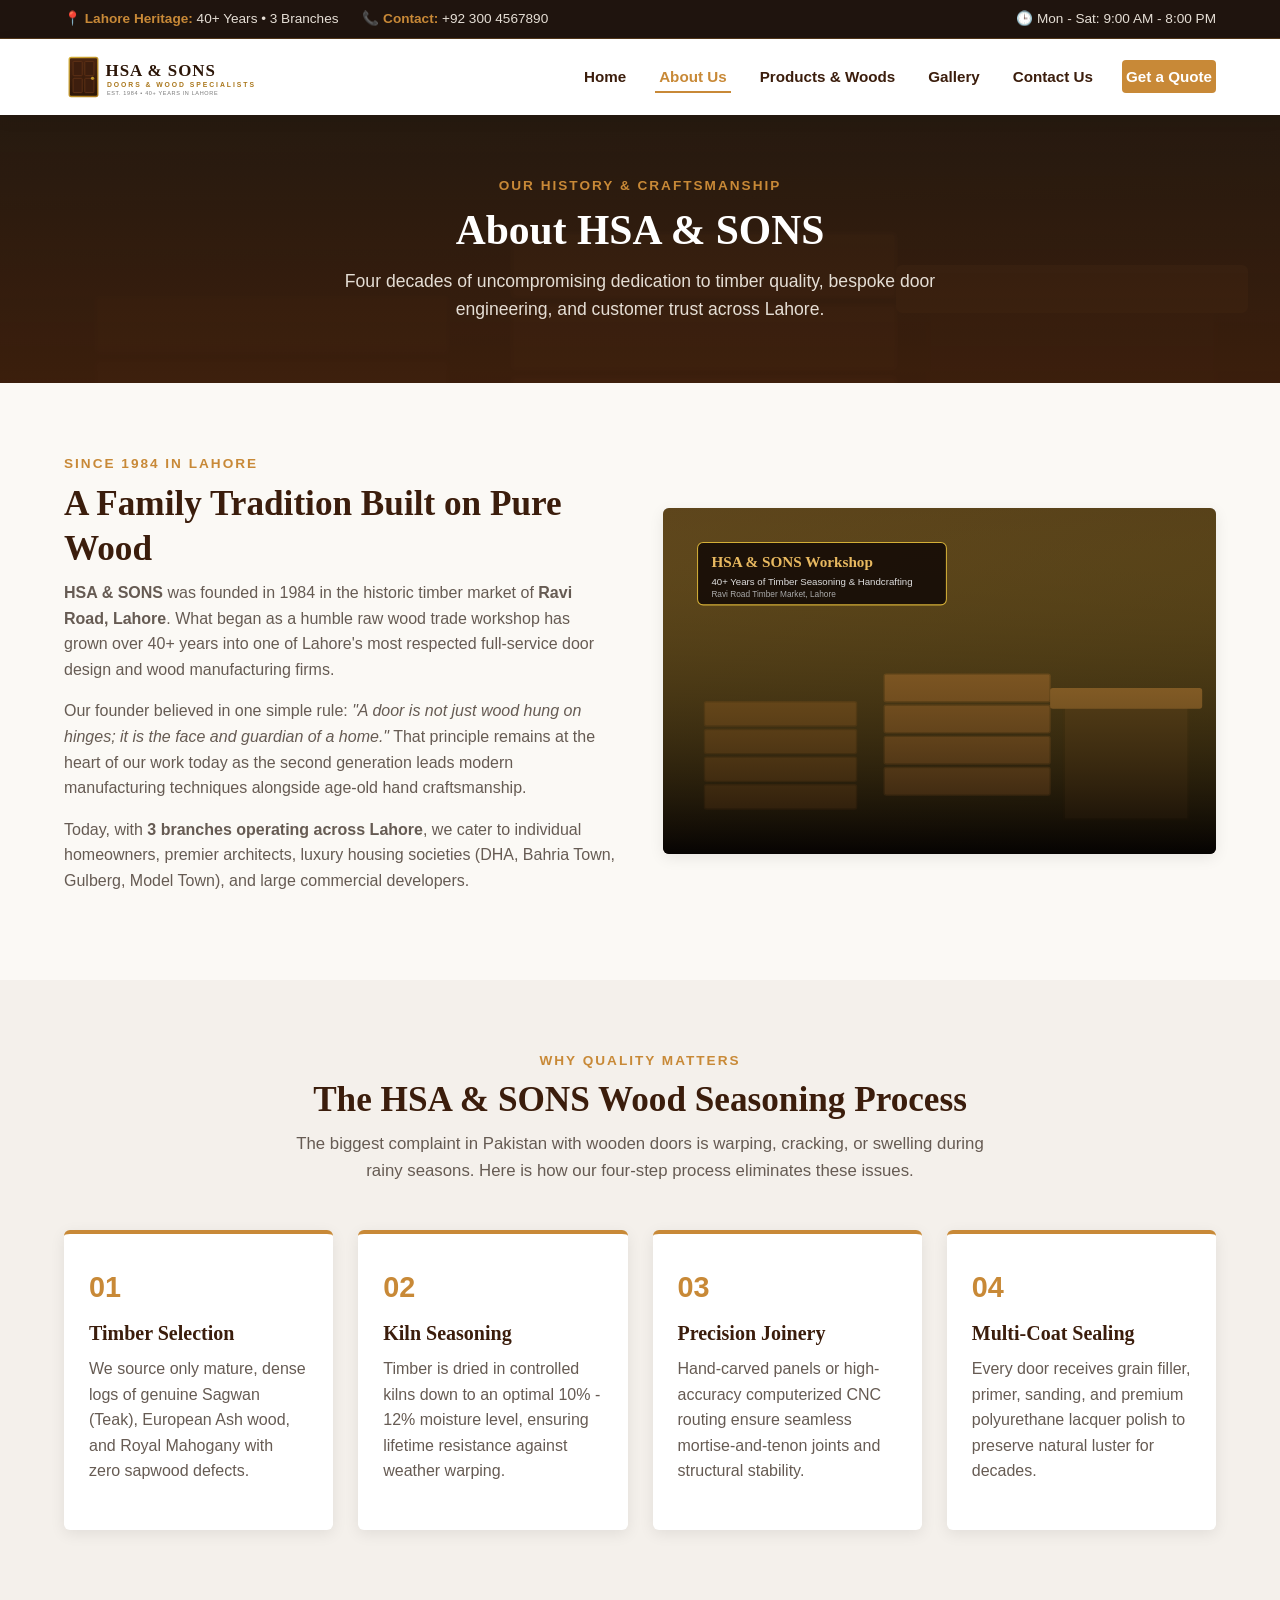
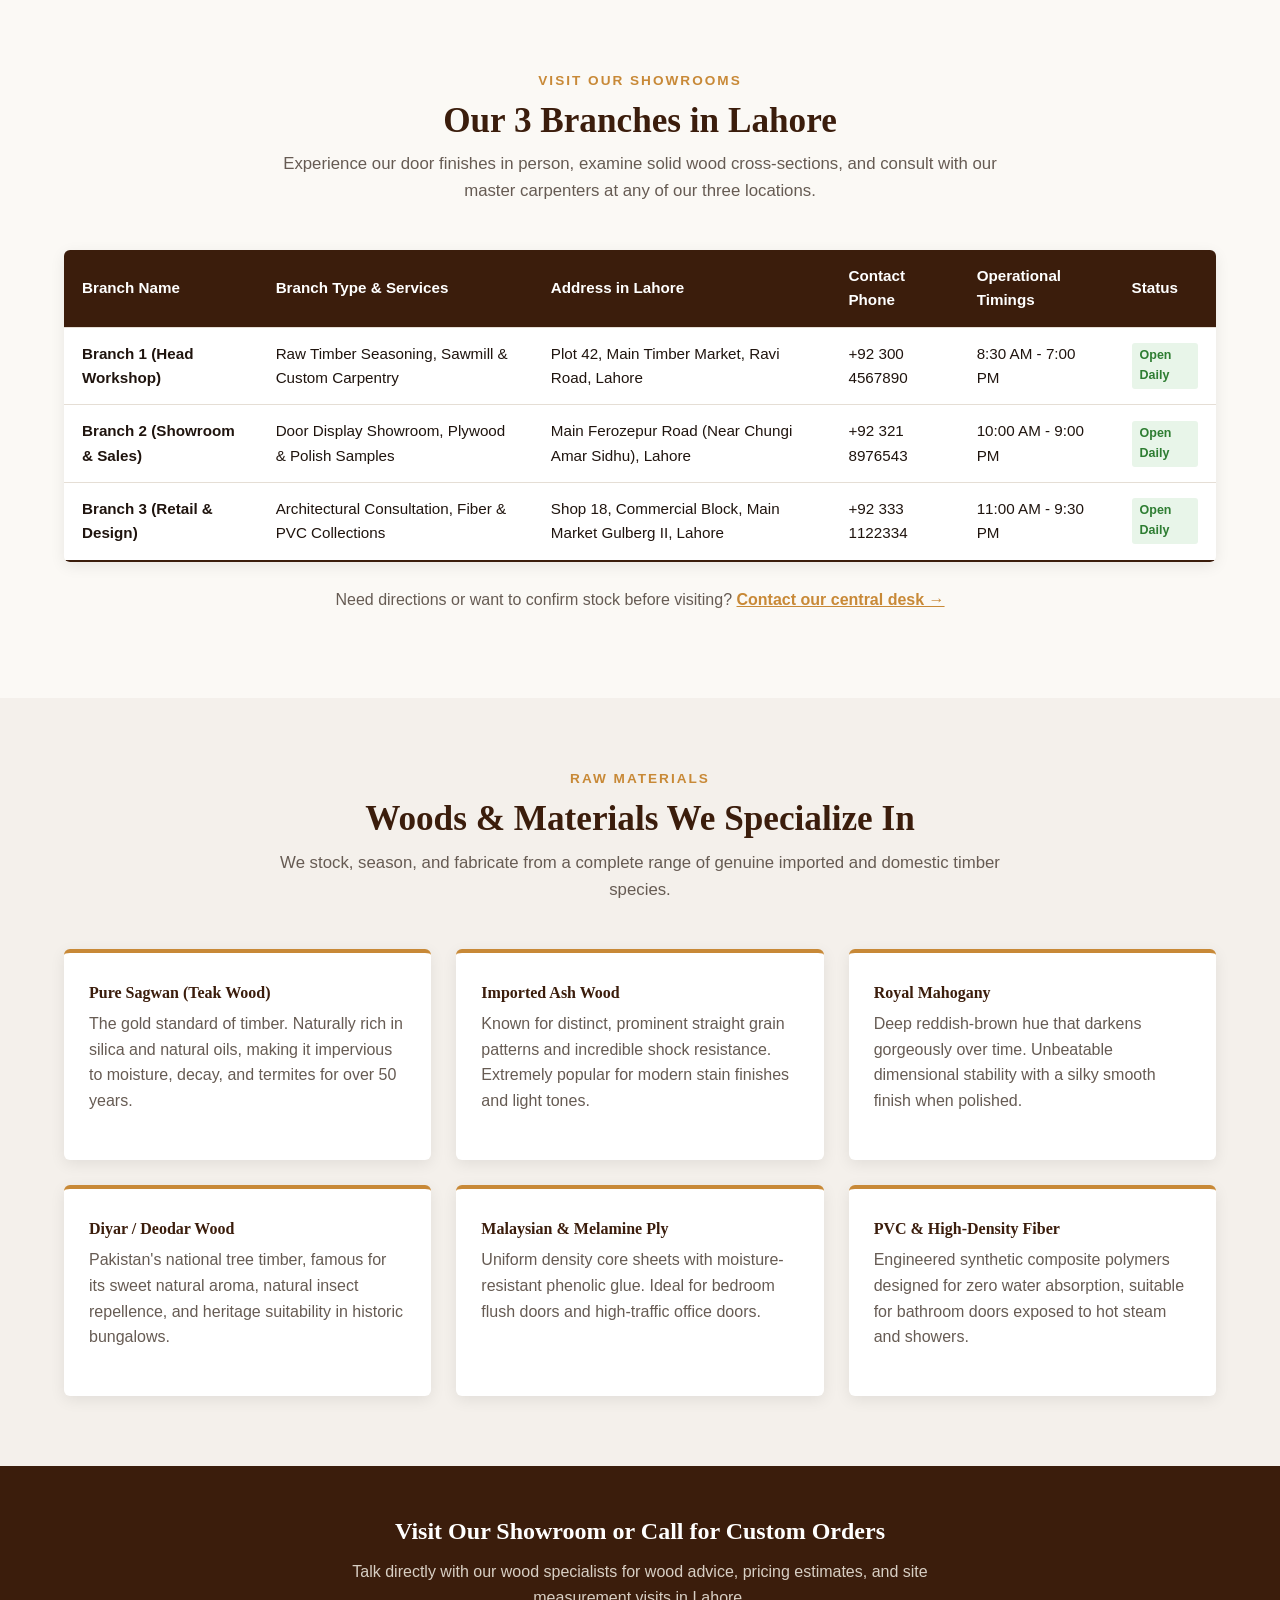
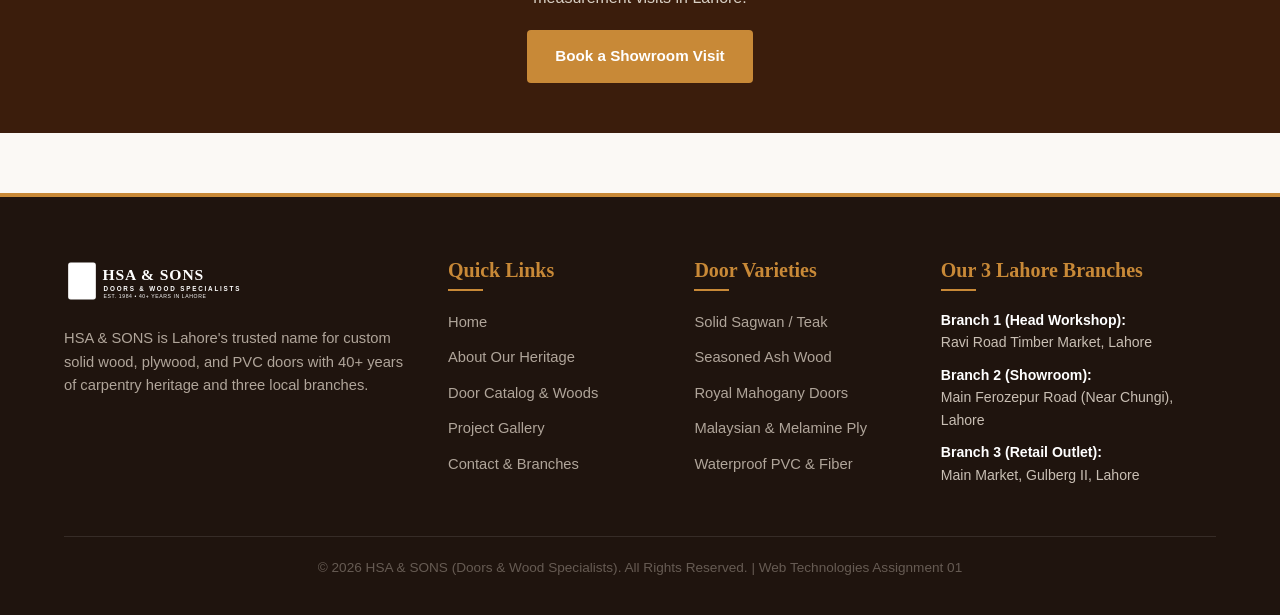
==== about.html @ 9e0b7668 "feat(about): add about us page with 40-year history and 3 branches table" ====
<!DOCTYPE html>
<html lang="en">
<head>
  <meta charset="UTF-8">
  <meta name="viewport" content="width=device-width, initial-scale=1.0">
  <meta name="description" content="Learn about HSA & SONS - 40+ years of timber seasoning, door manufacturing mastery and 3 branches in Lahore, Pakistan.">
  <title>About Us | HSA & SONS - 40+ Years of Timber Mastery in Lahore</title>
  <link rel="stylesheet" href="css/style.css">
</head>
<body>

  <!-- ========================================================================
       Top Bar
       ======================================================================== -->
  <aside class="top-bar">
    <div class="container">
      <div class="top-bar-info">
        <span>📍 <strong>Lahore Heritage:</strong> 40+ Years • 3 Branches</span>
        <span>📞 <strong>Contact:</strong> +92 300 4567890</span>
      </div>
      <div>
        <span>🕒 Mon - Sat: 9:00 AM - 8:00 PM</span>
      </div>
    </div>
  </aside>

  <!-- ========================================================================
       Header & Navigation Bar
       ======================================================================== -->
  <header class="site-header">
    <div class="container">
      <nav class="navbar" aria-label="Main Navigation">
        <a href="index.html" class="logo" title="HSA & SONS Home">
          <img src="images/logo.svg" alt="HSA & SONS Doors and Wood Specialists">
        </a>

        <button class="hamburger" id="hamburgerBtn" aria-label="Toggle navigation menu">
          <span></span>
          <span></span>
          <span></span>
        </button>

        <ul class="nav-links" id="navLinks">
          <li><a href="index.html">Home</a></li>
          <li><a href="about.html" class="active">About Us</a></li>
          <li><a href="products.html">Products &amp; Woods</a></li>
          <li><a href="gallery.html">Gallery</a></li>
          <li><a href="contact.html">Contact Us</a></li>
          <li><a href="contact.html#quoteForm" class="btn-nav">Get a Quote</a></li>
        </ul>
      </nav>
    </div>
  </header>

  <!-- ========================================================================
       Page Banner
       ======================================================================== -->
  <header class="page-banner">
    <div class="container">
      <span class="section-subtitle" style="color: var(--color-accent);">Our History &amp; Craftsmanship</span>
      <h1>About HSA &amp; SONS</h1>
      <p>Four decades of uncompromising dedication to timber quality, bespoke door engineering, and customer trust across Lahore.</p>
    </div>
  </header>

  <!-- ========================================================================
       Main Content
       ======================================================================== -->
  <main>

    <!-- 1. The Heritage Story -->
    <section class="section-spacing">
      <div class="container">
        <div style="display: grid; grid-template-columns: repeat(auto-fit, minmax(320px, 1fr)); gap: 45px; align-items: center;">
          
          <div>
            <span class="section-subtitle">Since 1984 in Lahore</span>
            <h2 class="section-title">A Family Tradition Built on Pure Wood</h2>
            <p><strong>HSA &amp; SONS</strong> was founded in 1984 in the historic timber market of <strong>Ravi Road, Lahore</strong>. What began as a humble raw wood trade workshop has grown over 40+ years into one of Lahore's most respected full-service door design and wood manufacturing firms.</p>
            <p>Our founder believed in one simple rule: <em>"A door is not just wood hung on hinges; it is the face and guardian of a home."</em> That principle remains at the heart of our work today as the second generation leads modern manufacturing techniques alongside age-old hand craftsmanship.</p>
            <p>Today, with <strong>3 branches operating across Lahore</strong>, we cater to individual homeowners, premier architects, luxury housing societies (DHA, Bahria Town, Gulberg, Model Town), and large commercial developers.</p>
          </div>

          <div>
            <img src="images/workshop.svg" alt="HSA and Sons Timber Workshop in Lahore" style="border-radius: 6px; box-shadow: var(--box-shadow); width: 100%;">
          </div>

        </div>
      </div>
    </section>

    <!-- 2. What Sets Our Woods Apart -->
    <section class="section-spacing bg-alt">
      <div class="container">
        <div class="section-title-wrap">
          <span class="section-subtitle">Why Quality Matters</span>
          <h2 class="section-title">The HSA &amp; SONS Wood Seasoning Process</h2>
          <p class="section-desc">The biggest complaint in Pakistan with wooden doors is warping, cracking, or swelling during rainy seasons. Here is how our four-step process eliminates these issues.</p>
        </div>

        <div style="display: grid; grid-template-columns: repeat(auto-fit, minmax(250px, 1fr)); gap: 25px;">
          
          <article class="feature-box">
            <span style="font-size: 1.8rem; color: var(--color-accent); font-weight: bold; display: block; margin-bottom: 10px;">01</span>
            <h3>Timber Selection</h3>
            <p>We source only mature, dense logs of genuine Sagwan (Teak), European Ash wood, and Royal Mahogany with zero sapwood defects.</p>
          </article>

          <article class="feature-box">
            <span style="font-size: 1.8rem; color: var(--color-accent); font-weight: bold; display: block; margin-bottom: 10px;">02</span>
            <h3>Kiln Seasoning</h3>
            <p>Timber is dried in controlled kilns down to an optimal 10% - 12% moisture level, ensuring lifetime resistance against weather warping.</p>
          </article>

          <article class="feature-box">
            <span style="font-size: 1.8rem; color: var(--color-accent); font-weight: bold; display: block; margin-bottom: 10px;">03</span>
            <h3>Precision Joinery</h3>
            <p>Hand-carved panels or high-accuracy computerized CNC routing ensure seamless mortise-and-tenon joints and structural stability.</p>
          </article>

          <article class="feature-box">
            <span style="font-size: 1.8rem; color: var(--color-accent); font-weight: bold; display: block; margin-bottom: 10px;">04</span>
            <h3>Multi-Coat Sealing</h3>
            <p>Every door receives grain filler, primer, sanding, and premium polyurethane lacquer polish to preserve natural luster for decades.</p>
          </article>

        </div>
      </div>
    </section>

    <!-- 3. Our 3 Lahore Branches (Semantic HTML Table) -->
    <section class="section-spacing">
      <div class="container">
        <div class="section-title-wrap">
          <span class="section-subtitle">Visit Our Showrooms</span>
          <h2 class="section-title">Our 3 Branches in Lahore</h2>
          <p class="section-desc">Experience our door finishes in person, examine solid wood cross-sections, and consult with our master carpenters at any of our three locations.</p>
        </div>

        <!-- Semantic HTML Table -->
        <div class="table-responsive">
          <table class="styled-table" aria-label="HSA and Sons 3 Lahore Branches">
            <thead>
              <tr>
                <th>Branch Name</th>
                <th>Branch Type &amp; Services</th>
                <th>Address in Lahore</th>
                <th>Contact Phone</th>
                <th>Operational Timings</th>
                <th>Status</th>
              </tr>
            </thead>
            <tbody>
              <tr>
                <td><strong>Branch 1 (Head Workshop)</strong></td>
                <td>Raw Timber Seasoning, Sawmill &amp; Custom Carpentry</td>
                <td>Plot 42, Main Timber Market, Ravi Road, Lahore</td>
                <td>+92 300 4567890</td>
                <td>8:30 AM - 7:00 PM</td>
                <td><span class="badge-tag">Open Daily</span></td>
              </tr>
              <tr>
                <td><strong>Branch 2 (Showroom &amp; Sales)</strong></td>
                <td>Door Display Showroom, Plywood &amp; Polish Samples</td>
                <td>Main Ferozepur Road (Near Chungi Amar Sidhu), Lahore</td>
                <td>+92 321 8976543</td>
                <td>10:00 AM - 9:00 PM</td>
                <td><span class="badge-tag">Open Daily</span></td>
              </tr>
              <tr>
                <td><strong>Branch 3 (Retail &amp; Design)</strong></td>
                <td>Architectural Consultation, Fiber &amp; PVC Collections</td>
                <td>Shop 18, Commercial Block, Main Market Gulberg II, Lahore</td>
                <td>+92 333 1122334</td>
                <td>11:00 AM - 9:30 PM</td>
                <td><span class="badge-tag">Open Daily</span></td>
              </tr>
            </tbody>
          </table>
        </div>

        <div style="text-align: center; margin-top: 25px;">
          <p>Need directions or want to confirm stock before visiting? <a href="contact.html" style="color: var(--color-accent); font-weight: bold; text-decoration: underline;">Contact our central desk &rarr;</a></p>
        </div>

      </div>
    </section>

    <!-- 4. Woods Expertise Grid -->
    <section class="section-spacing bg-alt">
      <div class="container">
        <div class="section-title-wrap">
          <span class="section-subtitle">Raw Materials</span>
          <h2 class="section-title">Woods &amp; Materials We Specialize In</h2>
          <p class="section-desc">We stock, season, and fabricate from a complete range of genuine imported and domestic timber species.</p>
        </div>

        <div style="display: grid; grid-template-columns: repeat(auto-fit, minmax(280px, 1fr)); gap: 25px;">
          
          <div class="feature-box">
            <h4>Pure Sagwan (Teak Wood)</h4>
            <p>The gold standard of timber. Naturally rich in silica and natural oils, making it impervious to moisture, decay, and termites for over 50 years.</p>
          </div>

          <div class="feature-box">
            <h4>Imported Ash Wood</h4>
            <p>Known for distinct, prominent straight grain patterns and incredible shock resistance. Extremely popular for modern stain finishes and light tones.</p>
          </div>

          <div class="feature-box">
            <h4>Royal Mahogany</h4>
            <p>Deep reddish-brown hue that darkens gorgeously over time. Unbeatable dimensional stability with a silky smooth finish when polished.</p>
          </div>

          <div class="feature-box">
            <h4>Diyar / Deodar Wood</h4>
            <p>Pakistan's national tree timber, famous for its sweet natural aroma, natural insect repellence, and heritage suitability in historic bungalows.</p>
          </div>

          <div class="feature-box">
            <h4>Malaysian &amp; Melamine Ply</h4>
            <p>Uniform density core sheets with moisture-resistant phenolic glue. Ideal for bedroom flush doors and high-traffic office doors.</p>
          </div>

          <div class="feature-box">
            <h4>PVC &amp; High-Density Fiber</h4>
            <p>Engineered synthetic composite polymers designed for zero water absorption, suitable for bathroom doors exposed to hot steam and showers.</p>
          </div>

        </div>
      </div>
    </section>

    <!-- 5. Call to Action -->
    <section style="background-color: var(--color-primary); color: #fff; padding: 50px 0; text-align: center;">
      <div class="container">
        <h2 style="color: #fff; margin-bottom: 12px;">Visit Our Showroom or Call for Custom Orders</h2>
        <p style="color: #d8cfc4; max-width: 600px; margin: 0 auto 20px auto;">Talk directly with our wood specialists for wood advice, pricing estimates, and site measurement visits in Lahore.</p>
        <a href="contact.html" class="btn btn-primary">Book a Showroom Visit</a>
      </div>
    </section>

  </main>

  <!-- ========================================================================
       Footer
       ======================================================================== -->
  <footer class="site-footer">
    <div class="container">
      <div class="footer-grid">
        
        <div class="footer-col">
          <a href="index.html" style="display: inline-block; margin-bottom: 15px;">
            <img src="images/logo.svg" alt="HSA & SONS" style="height: 48px; filter: brightness(0) invert(1);">
          </a>
          <p>HSA &amp; SONS is Lahore's trusted name for custom solid wood, plywood, and PVC doors with 40+ years of carpentry heritage and three local branches.</p>
        </div>

        <div class="footer-col">
          <h3>Quick Links</h3>
          <ul>
            <li><a href="index.html">Home</a></li>
            <li><a href="about.html">About Our Heritage</a></li>
            <li><a href="products.html">Door Catalog &amp; Woods</a></li>
            <li><a href="gallery.html">Project Gallery</a></li>
            <li><a href="contact.html">Contact &amp; Branches</a></li>
          </ul>
        </div>

        <div class="footer-col">
          <h3>Door Varieties</h3>
          <ul>
            <li><a href="products.html">Solid Sagwan / Teak</a></li>
            <li><a href="products.html">Seasoned Ash Wood</a></li>
            <li><a href="products.html">Royal Mahogany Doors</a></li>
            <li><a href="products.html">Malaysian &amp; Melamine Ply</a></li>
            <li><a href="products.html">Waterproof PVC &amp; Fiber</a></li>
          </ul>
        </div>

        <div class="footer-col">
          <h3>Our 3 Lahore Branches</h3>
          <ul class="branch-list">
            <li>
              <strong>Branch 1 (Head Workshop):</strong>
              Ravi Road Timber Market, Lahore
            </li>
            <li>
              <strong>Branch 2 (Showroom):</strong>
              Main Ferozepur Road (Near Chungi), Lahore
            </li>
            <li>
              <strong>Branch 3 (Retail Outlet):</strong>
              Main Market, Gulberg II, Lahore
            </li>
          </ul>
        </div>

      </div>

      <div class="footer-bottom">
        <p>&copy; 2026 HSA &amp; SONS (Doors &amp; Wood Specialists). All Rights Reserved. | Web Technologies Assignment 01</p>
      </div>
    </div>
  </footer>

  <script src="js/main.js"></script>
</body>
</html>
---- css/style.css ----
/* ==========================================================================
   HSA & SONS - DOORS & WOOD SPECIALISTS (EST. 1984, LAHORE)
   Main Stylesheet: style.css
   Course: Web Technologies - Assignment 01
   ========================================================================== */

/* --------------------------------------------------------------------------
   1. CSS Variables & Global Resets
   -------------------------------------------------------------------------- */
:root {
  /* Brand Color Palette - Rich Timber & Warm Gold */
  --color-primary: #3b1d0c;       /* Deep Walnut / Dark Wood */
  --color-primary-light: #5a2e16; /* Medium Teak Wood */
  --color-accent: #c88937;        /* Warm Gold / Brass Accent */
  --color-accent-hover: #b07222;  /* Darker Gold on hover */
  --color-dark: #1f140e;          /* Off-black text */
  --color-light: #fbf9f5;         /* Warm Ivory background */
  --color-white: #ffffff;         /* Pure white */
  --color-gray-100: #f4f0eb;      /* Light gray-wood tint */
  --color-gray-200: #e5ded5;      /* Border line color */
  --color-gray-600: #665b53;      /* Subtitle / body text */
  --color-success: #2e7d32;       /* Success green */
  --color-error: #c62828;         /* Error alert red */

  /* Typography */
  --font-heading: 'Georgia', 'Times New Roman', serif;
  --font-body: 'Segoe UI', Tahoma, Geneva, Verdana, sans-serif;

  /* Layout Spacing & Shadows */
  --container-width: 1200px;
  --transition: all 0.3s ease;
  --box-shadow: 0 4px 15px rgba(0, 0, 0, 0.08);
  --box-shadow-hover: 0 8px 25px rgba(0, 0, 0, 0.14);
}

/* Universal Box-Sizing Reset */
* {
  margin: 0;
  padding: 0;
  box-sizing: border-box;
}

html {
  scroll-behavior: smooth;
}

body {
  font-family: var(--font-body);
  color: var(--color-dark);
  background-color: var(--color-light);
  line-height: 1.6;
}

/* Layout Container */
.container {
  width: 90%;
  max-width: var(--container-width);
  margin: 0 auto;
}

/* Typography Defaults */
h1, h2, h3, h4, h5, h6 {
  font-family: var(--font-heading);
  color: var(--color-primary);
  line-height: 1.3;
  margin-bottom: 0.5rem;
}

p {
  margin-bottom: 1rem;
  color: var(--color-gray-600);
}

a {
  color: inherit;
  text-decoration: none;
  transition: var(--transition);
}

ul {
  list-style: none;
}

img {
  max-width: 100%;
  height: auto;
  display: block;
}

/* --------------------------------------------------------------------------
   2. Top Bar & Navigation
   -------------------------------------------------------------------------- */
.top-bar {
  background-color: var(--color-dark);
  color: var(--color-gray-200);
  font-size: 0.85rem;
  padding: 8px 0;
  border-bottom: 1px solid rgba(200, 137, 55, 0.3);
}

.top-bar .container {
  display: flex;
  justify-content: space-between;
  align-items: center;
  flex-wrap: wrap;
  gap: 10px;
}

.top-bar-info span {
  margin-right: 20px;
}

.top-bar-info strong {
  color: var(--color-accent);
}

/* Main Site Header */
.site-header {
  background-color: var(--color-white);
  box-shadow: var(--box-shadow);
  position: sticky;
  top: 0;
  z-index: 1000;
}

.navbar {
  display: flex;
  justify-content: space-between;
  align-items: center;
  padding: 12px 0;
}

.logo img {
  height: 52px;
  width: auto;
}

/* Navigation Menu */
.nav-links {
  display: flex;
  align-items: center;
  gap: 25px;
}

.nav-links a {
  font-weight: 600;
  font-size: 0.95rem;
  color: var(--color-primary);
  padding: 8px 4px;
  position: relative;
}

.nav-links a:hover,
.nav-links a.active {
  color: var(--color-accent);
}

.nav-links a.active::after {
  content: '';
  position: absolute;
  bottom: 0;
  left: 0;
  width: 100%;
  height: 2px;
  background-color: var(--color-accent);
}

/* Header Quote CTA Button */
.btn-nav {
  padding: 8px 18px;
  background-color: var(--color-accent);
  color: var(--color-white) !important;
  border-radius: 4px;
  font-size: 0.88rem;
  font-weight: 600;
}

.btn-nav:hover {
  background-color: var(--color-accent-hover);
}

/* Hamburger Menu Icon (Mobile) */
.hamburger {
  display: none;
  background: none;
  border: none;
  cursor: pointer;
  padding: 6px;
}

.hamburger span {
  display: block;
  width: 26px;
  height: 3px;
  margin: 5px 0;
  background-color: var(--color-primary);
  transition: var(--transition);
}

/* --------------------------------------------------------------------------
   3. Common Buttons & Utility Components
   -------------------------------------------------------------------------- */
.btn {
  display: inline-block;
  padding: 12px 26px;
  border-radius: 4px;
  font-weight: 600;
  font-size: 0.95rem;
  cursor: pointer;
  border: 2px solid transparent;
  transition: var(--transition);
  text-align: center;
}

.btn-primary {
  background-color: var(--color-accent);
  color: var(--color-white);
}

.btn-primary:hover {
  background-color: var(--color-accent-hover);
  color: var(--color-white);
}

.btn-secondary {
  background-color: transparent;
  color: var(--color-white);
  border-color: var(--color-white);
}

.btn-secondary:hover {
  background-color: var(--color-white);
  color: var(--color-primary);
}

.btn-outline {
  background-color: transparent;
  color: var(--color-primary);
  border-color: var(--color-primary);
}

.btn-outline:hover {
  background-color: var(--color-primary);
  color: var(--color-white);
}

.section-spacing {
  padding: 70px 0;
}

.bg-alt {
  background-color: var(--color-gray-100);
}

.section-title-wrap {
  text-align: center;
  max-width: 720px;
  margin: 0 auto 45px auto;
}

.section-subtitle {
  font-size: 0.85rem;
  font-weight: 700;
  text-transform: uppercase;
  color: var(--color-accent);
  letter-spacing: 2px;
  display: block;
  margin-bottom: 6px;
}

.section-title {
  font-size: 2.2rem;
  color: var(--color-primary);
}

.section-desc {
  font-size: 1.05rem;
  color: var(--color-gray-600);
}

/* Page Banner for Internal Pages */
.page-banner {
  background: linear-gradient(rgba(31, 20, 14, 0.88), rgba(59, 29, 12, 0.92)), url('../images/workshop.svg') center/cover no-repeat;
  color: var(--color-white);
  padding: 60px 0;
  text-align: center;
}

.page-banner h1 {
  color: var(--color-white);
  font-size: 2.6rem;
  margin-bottom: 10px;
}

.page-banner p {
  color: var(--color-gray-200);
  font-size: 1.1rem;
  max-width: 650px;
  margin: 0 auto;
}

/* --------------------------------------------------------------------------
   4. Hero Slider / Carousel (index.html)
   -------------------------------------------------------------------------- */
.hero-slider-section {
  position: relative;
  background-color: var(--color-dark);
  overflow: hidden;
}

.hero-slider-container {
  position: relative;
  height: 580px;
  width: 100%;
}

.hero-slide {
  position: absolute;
  top: 0;
  left: 0;
  width: 100%;
  height: 100%;
  opacity: 0;
  visibility: hidden;
  transition: opacity 0.8s ease-in-out, visibility 0.8s;
  display: flex;
  align-items: center;
  background-size: cover;
  background-position: center;
}

.hero-slide.active {
  opacity: 1;
  visibility: visible;
}

.hero-slide::before {
  content: '';
  position: absolute;
  top: 0;
  left: 0;
  width: 100%;
  height: 100%;
  background: linear-gradient(90deg, rgba(20, 10, 5, 0.9) 0%, rgba(20, 10, 5, 0.75) 50%, rgba(20, 10, 5, 0.3) 100%);
}

.hero-content {
  position: relative;
  z-index: 2;
  max-width: 650px;
  color: var(--color-white);
}

.hero-tag {
  display: inline-block;
  background-color: var(--color-accent);
  color: var(--color-white);
  font-size: 0.8rem;
  font-weight: 700;
  letter-spacing: 1.5px;
  padding: 5px 14px;
  border-radius: 3px;
  text-transform: uppercase;
  margin-bottom: 15px;
}

.hero-title {
  font-size: 3.2rem;
  color: var(--color-white);
  margin-bottom: 18px;
  line-height: 1.15;
}

.hero-desc {
  font-size: 1.15rem;
  color: #dfd8cf;
  margin-bottom: 25px;
}

.hero-btn-group {
  display: flex;
  gap: 15px;
  flex-wrap: wrap;
}

/* Slider Controls (Next/Prev Arrows) */
.slider-arrow {
  position: absolute;
  top: 50%;
  transform: translateY(-50%);
  background: rgba(31, 20, 14, 0.7);
  color: var(--color-white);
  border: 1px solid rgba(255, 255, 255, 0.2);
  width: 48px;
  height: 48px;
  border-radius: 50%;
  display: flex;
  align-items: center;
  justify-content: center;
  font-size: 1.4rem;
  cursor: pointer;
  z-index: 10;
  transition: var(--transition);
}

.slider-arrow:hover {
  background-color: var(--color-accent);
  border-color: var(--color-accent);
}

.slider-arrow.prev {
  left: 20px;
}

.slider-arrow.next {
  right: 20px;
}

/* Slider Dots */
.slider-dots {
  position: absolute;
  bottom: 25px;
  left: 50%;
  transform: translateX(-50%);
  display: flex;
  gap: 10px;
  z-index: 10;
}

.slider-dot {
  width: 13px;
  height: 13px;
  border-radius: 50%;
  background: rgba(255, 255, 255, 0.4);
  border: 1px solid rgba(0, 0, 0, 0.2);
  cursor: pointer;
  transition: var(--transition);
}

.slider-dot.active,
.slider-dot:hover {
  background-color: var(--color-accent);
  transform: scale(1.2);
}

/* --------------------------------------------------------------------------
   5. Highlights & Feature Boxes (Flexbox & Grid)
   -------------------------------------------------------------------------- */
.features-grid {
  display: grid;
  grid-template-columns: repeat(auto-fit, minmax(250px, 1fr));
  gap: 25px;
  margin-top: -35px;
  position: relative;
  z-index: 20;
}

.feature-box {
  background: var(--color-white);
  padding: 30px 25px;
  border-radius: 6px;
  box-shadow: var(--box-shadow);
  border-top: 4px solid var(--color-accent);
  transition: var(--transition);
}

.feature-box:hover {
  transform: translateY(-6px);
  box-shadow: var(--box-shadow-hover);
}

.feature-icon {
  font-size: 2rem;
  color: var(--color-accent);
  margin-bottom: 15px;
}

.feature-box h3 {
  font-size: 1.25rem;
  margin-bottom: 10px;
}

/* --------------------------------------------------------------------------
   6. Door Categories & Product Cards (CSS Grid)
   -------------------------------------------------------------------------- */
.category-cards-grid {
  display: grid;
  grid-template-columns: repeat(auto-fit, minmax(320px, 1fr));
  gap: 30px;
}

.category-card {
  background: var(--color-white);
  border-radius: 6px;
  overflow: hidden;
  box-shadow: var(--box-shadow);
  transition: var(--transition);
  border: 1px solid var(--color-gray-200);
  display: flex;
  flex-direction: column;
}

.category-card:hover {
  transform: translateY(-5px);
  box-shadow: var(--box-shadow-hover);
}

.category-img {
  position: relative;
  height: 280px;
  overflow: hidden;
  background-color: #eee;
}

.category-img img {
  width: 100%;
  height: 100%;
  object-fit: cover;
  transition: transform 0.5s ease;
}

.category-card:hover .category-img img {
  transform: scale(1.05);
}

.category-tag {
  position: absolute;
  top: 15px;
  left: 15px;
  background-color: var(--color-primary);
  color: var(--color-accent);
  font-size: 0.75rem;
  font-weight: 700;
  letter-spacing: 1px;
  padding: 4px 10px;
  border-radius: 3px;
  text-transform: uppercase;
}

.category-body {
  padding: 22px;
  flex-grow: 1;
  display: flex;
  flex-direction: column;
  justify-content: space-between;
}

.category-body h3 {
  font-size: 1.35rem;
  margin-bottom: 10px;
}

.category-body ul {
  margin: 12px 0 18px 0;
}

.category-body ul li {
  font-size: 0.9rem;
  color: var(--color-gray-600);
  margin-bottom: 6px;
  position: relative;
  padding-left: 18px;
}

.category-body ul li::before {
  content: '✔';
  position: absolute;
  left: 0;
  color: var(--color-accent);
  font-size: 0.8rem;
}

/* Filter Navigation Bar */
.filter-nav {
  display: flex;
  justify-content: center;
  flex-wrap: wrap;
  gap: 12px;
  margin-bottom: 35px;
}

.filter-btn {
  background: var(--color-white);
  border: 1px solid var(--color-gray-200);
  color: var(--color-primary);
  padding: 10px 22px;
  border-radius: 25px;
  font-size: 0.92rem;
  font-weight: 600;
  cursor: pointer;
  transition: var(--transition);
}

.filter-btn:hover,
.filter-btn.active {
  background-color: var(--color-primary);
  color: var(--color-accent);
  border-color: var(--color-primary);
}

/* --------------------------------------------------------------------------
   7. Tables (Branches & Wood Comparison)
   -------------------------------------------------------------------------- */
.table-responsive {
  width: 100%;
  overflow-x: auto;
  margin: 25px 0;
  box-shadow: var(--box-shadow);
  border-radius: 6px;
}

.styled-table {
  width: 100%;
  border-collapse: collapse;
  background-color: var(--color-white);
  font-size: 0.95rem;
  text-align: left;
}

.styled-table thead tr {
  background-color: var(--color-primary);
  color: var(--color-white);
}

.styled-table th,
.styled-table td {
  padding: 14px 18px;
  border-bottom: 1px solid var(--color-gray-200);
}

.styled-table tbody tr:hover {
  background-color: var(--color-gray-100);
}

.styled-table tbody tr:last-of-type td {
  border-bottom: 2px solid var(--color-primary);
}

.badge-tag {
  display: inline-block;
  padding: 3px 8px;
  font-size: 0.78rem;
  font-weight: 600;
  border-radius: 3px;
  background-color: #e8f5e9;
  color: #2e7d32;
}

/* --------------------------------------------------------------------------
   8. Gallery & Lightbox Grid
   -------------------------------------------------------------------------- */
.gallery-grid {
  display: grid;
  grid-template-columns: repeat(auto-fill, minmax(280px, 1fr));
  gap: 20px;
}

.gallery-item {
  position: relative;
  border-radius: 6px;
  overflow: hidden;
  box-shadow: var(--box-shadow);
  height: 320px;
  cursor: pointer;
}

.gallery-item img {
  width: 100%;
  height: 100%;
  object-fit: cover;
  transition: transform 0.4s ease;
}

.gallery-item:hover img {
  transform: scale(1.08);
}

.gallery-overlay {
  position: absolute;
  top: 0;
  left: 0;
  width: 100%;
  height: 100%;
  background: linear-gradient(to top, rgba(31, 20, 14, 0.9) 0%, rgba(31, 20, 14, 0.3) 60%, transparent 100%);
  display: flex;
  flex-direction: column;
  justify-content: flex-end;
  padding: 20px;
  color: var(--color-white);
  opacity: 0;
  transition: opacity 0.3s ease;
}

.gallery-item:hover .gallery-overlay {
  opacity: 1;
}

.gallery-overlay h4 {
  color: var(--color-white);
  font-size: 1.15rem;
  margin-bottom: 4px;
}

.gallery-overlay span {
  font-size: 0.85rem;
  color: var(--color-accent);
}

/* --------------------------------------------------------------------------
   9. Contact Form & Layout
   -------------------------------------------------------------------------- */
.contact-layout-grid {
  display: grid;
  grid-template-columns: 1.2fr 1.8fr;
  gap: 40px;
}

.contact-info-cards {
  display: flex;
  flex-direction: column;
  gap: 20px;
}

.info-card {
  background: var(--color-white);
  padding: 24px;
  border-radius: 6px;
  box-shadow: var(--box-shadow);
  border-left: 4px solid var(--color-accent);
}

.info-card h4 {
  color: var(--color-primary);
  font-size: 1.15rem;
  margin-bottom: 6px;
}

.contact-form-box {
  background: var(--color-white);
  padding: 35px 30px;
  border-radius: 6px;
  box-shadow: var(--box-shadow);
  border: 1px solid var(--color-gray-200);
}

.form-group {
  margin-bottom: 20px;
}

.form-group label {
  display: block;
  font-weight: 600;
  font-size: 0.92rem;
  color: var(--color-primary);
  margin-bottom: 6px;
}

.form-control {
  width: 100%;
  padding: 12px 14px;
  font-size: 0.95rem;
  font-family: inherit;
  border: 1px solid var(--color-gray-200);
  border-radius: 4px;
  background-color: #fff;
  transition: var(--transition);
}

.form-control:focus {
  outline: none;
  border-color: var(--color-accent);
  box-shadow: 0 0 0 3px rgba(200, 137, 55, 0.2);
}

.input-error {
  border-color: var(--color-error) !important;
  background-color: #fff8f8;
}

.error-message {
  display: none;
  color: var(--color-error);
  font-size: 0.82rem;
  margin-top: 4px;
  font-weight: 500;
}

.form-alert {
  display: none;
  padding: 14px 18px;
  border-radius: 4px;
  margin-bottom: 20px;
  font-size: 0.95rem;
}

.form-alert.success {
  background-color: #e8f5e9;
  color: #1b5e20;
  border: 1px solid #a5d6a7;
}

.form-alert.error {
  background-color: #ffebee;
  color: #b71c1c;
  border: 1px solid #ffcdd2;
}

/* --------------------------------------------------------------------------
   10. Modal Lightbox
   -------------------------------------------------------------------------- */
.modal-overlay {
  display: none;
  position: fixed;
  top: 0;
  left: 0;
  width: 100%;
  height: 100%;
  background-color: rgba(15, 10, 6, 0.85);
  z-index: 2000;
  justify-content: center;
  align-items: center;
  padding: 20px;
  opacity: 0;
  transition: opacity 0.3s ease;
}

.modal-overlay.active {
  display: flex;
  opacity: 1;
}

.modal-content {
  background-color: var(--color-white);
  max-width: 650px;
  width: 100%;
  border-radius: 6px;
  overflow: hidden;
  position: relative;
  box-shadow: 0 10px 30px rgba(0, 0, 0, 0.4);
}

.modal-close-btn {
  position: absolute;
  top: 12px;
  right: 15px;
  background: var(--color-primary);
  color: var(--color-white);
  border: none;
  width: 34px;
  height: 34px;
  border-radius: 50%;
  font-size: 1.2rem;
  font-weight: bold;
  cursor: pointer;
  display: flex;
  align-items: center;
  justify-content: center;
  z-index: 10;
}

.modal-img-wrap img {
  width: 100%;
  height: 360px;
  object-fit: cover;
}

.modal-body {
  padding: 20px 25px;
}

.modal-body h3 {
  font-size: 1.5rem;
  color: var(--color-primary);
  margin-bottom: 8px;
}

.modal-body p {
  font-size: 0.95rem;
  color: var(--color-gray-600);
}

.modal-meta {
  display: flex;
  gap: 20px;
  margin-top: 15px;
  padding-top: 15px;
  border-top: 1px solid var(--color-gray-200);
  font-size: 0.88rem;
}

.modal-meta div strong {
  display: block;
  color: var(--color-primary);
}

/* --------------------------------------------------------------------------
   11. Footer
   -------------------------------------------------------------------------- */
.site-footer {
  background-color: var(--color-dark);
  color: var(--color-gray-200);
  padding-top: 60px;
  margin-top: 60px;
  border-top: 4px solid var(--color-accent);
}

.footer-grid {
  display: grid;
  grid-template-columns: 2fr 1.2fr 1.2fr 1.6fr;
  gap: 40px;
  padding-bottom: 40px;
  border-bottom: 1px solid rgba(255, 255, 255, 0.1);
}

.footer-col h3 {
  color: var(--color-accent);
  font-size: 1.25rem;
  margin-bottom: 18px;
  position: relative;
  padding-bottom: 8px;
}

.footer-col h3::after {
  content: '';
  position: absolute;
  bottom: 0;
  left: 0;
  width: 35px;
  height: 2px;
  background-color: var(--color-accent);
}

.footer-col p {
  color: #b0a59a;
  font-size: 0.92rem;
  line-height: 1.6;
}

.footer-col ul li {
  margin-bottom: 10px;
}

.footer-col ul li a {
  color: #b0a59a;
  font-size: 0.92rem;
}

.footer-col ul li a:hover {
  color: var(--color-accent);
  padding-left: 5px;
}

.branch-list li {
  margin-bottom: 12px;
  font-size: 0.88rem;
  color: #c9bfb4;
}

.branch-list strong {
  color: var(--color-white);
  display: block;
}

.footer-bottom {
  text-align: center;
  padding: 20px 0;
  font-size: 0.85rem;
  color: #8c7f73;
}

/* --------------------------------------------------------------------------
   12. Responsive Breakpoints
   -------------------------------------------------------------------------- */
@media (max-width: 992px) {
  .hero-title {
    font-size: 2.5rem;
  }

  .hero-slider-container {
    height: 500px;
  }

  .contact-layout-grid {
    grid-template-columns: 1fr;
  }

  .footer-grid {
    grid-template-columns: 1fr 1fr;
    gap: 30px;
  }
}

@media (max-width: 768px) {
  .top-bar {
    display: none;
  }

  .hamburger {
    display: block;
  }

  .nav-links {
    position: absolute;
    top: 100%;
    left: 0;
    width: 100%;
    background-color: var(--color-white);
    flex-direction: column;
    padding: 20px;
    gap: 15px;
    box-shadow: 0 10px 15px rgba(0, 0, 0, 0.1);
    display: none;
  }

  .nav-links.show {
    display: flex;
  }

  .hamburger.active span:nth-child(1) {
    transform: rotate(45deg) translate(5px, 6px);
  }

  .hamburger.active span:nth-child(2) {
    opacity: 0;
  }

  .hamburger.active span:nth-child(3) {
    transform: rotate(-45deg) translate(5px, -6px);
  }

  .hero-slider-container {
    height: 440px;
  }

  .hero-title {
    font-size: 2rem;
  }

  .hero-desc {
    font-size: 1rem;
  }

  .features-grid {
    margin-top: 30px;
  }

  .footer-grid {
    grid-template-columns: 1fr;
  }

  .section-title {
    font-size: 1.8rem;
  }
}
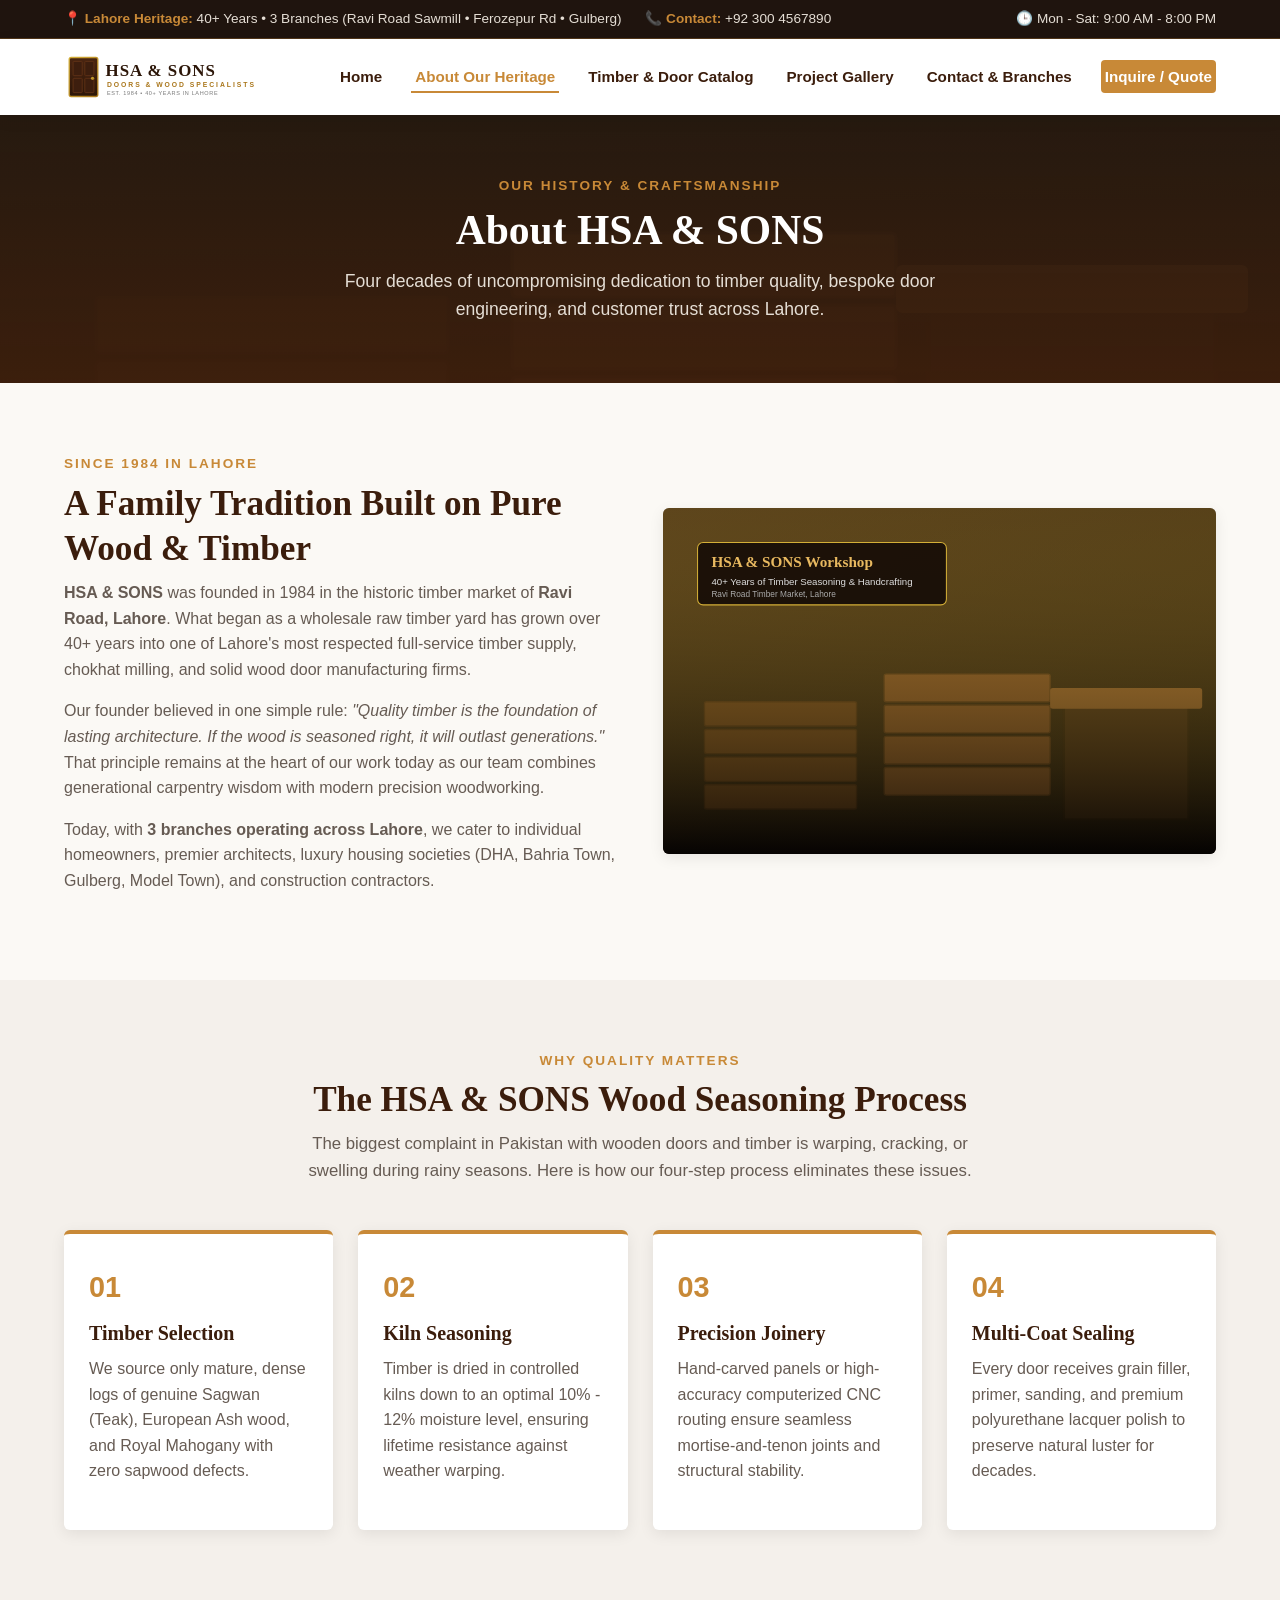
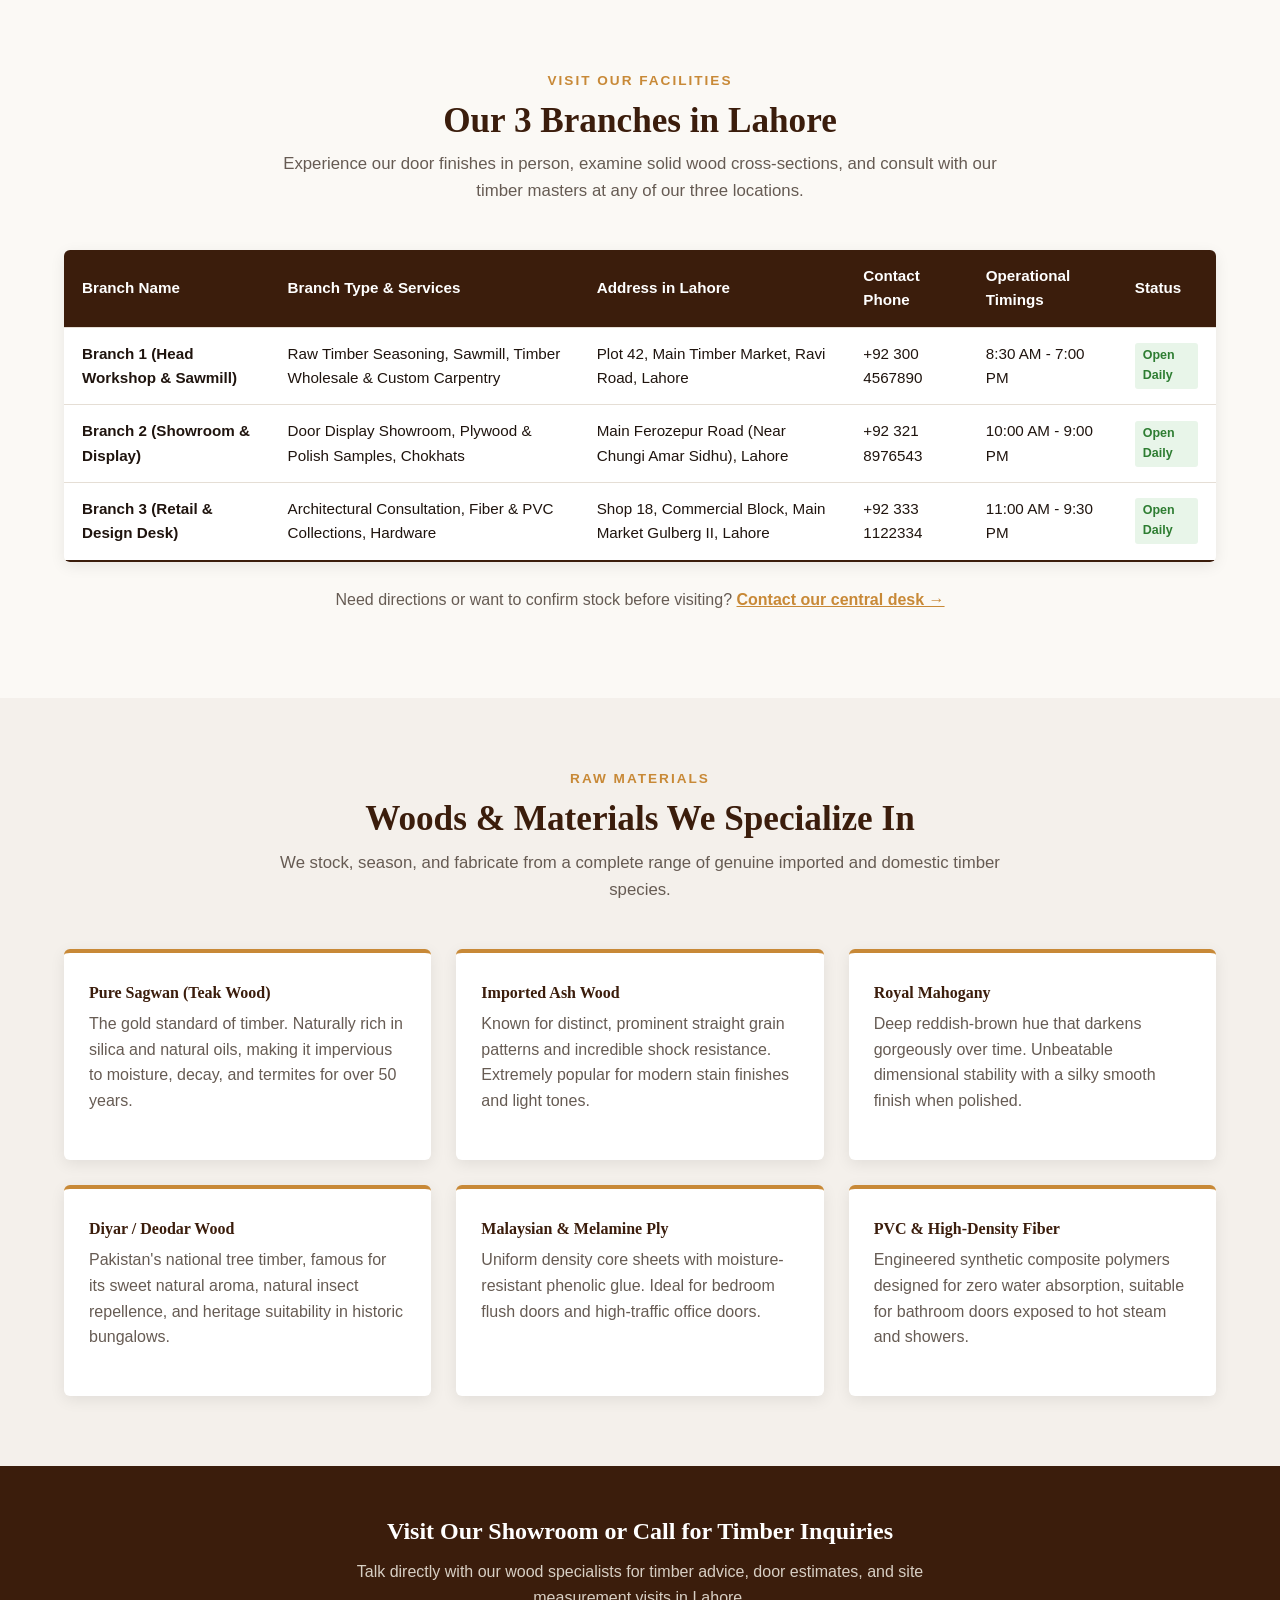
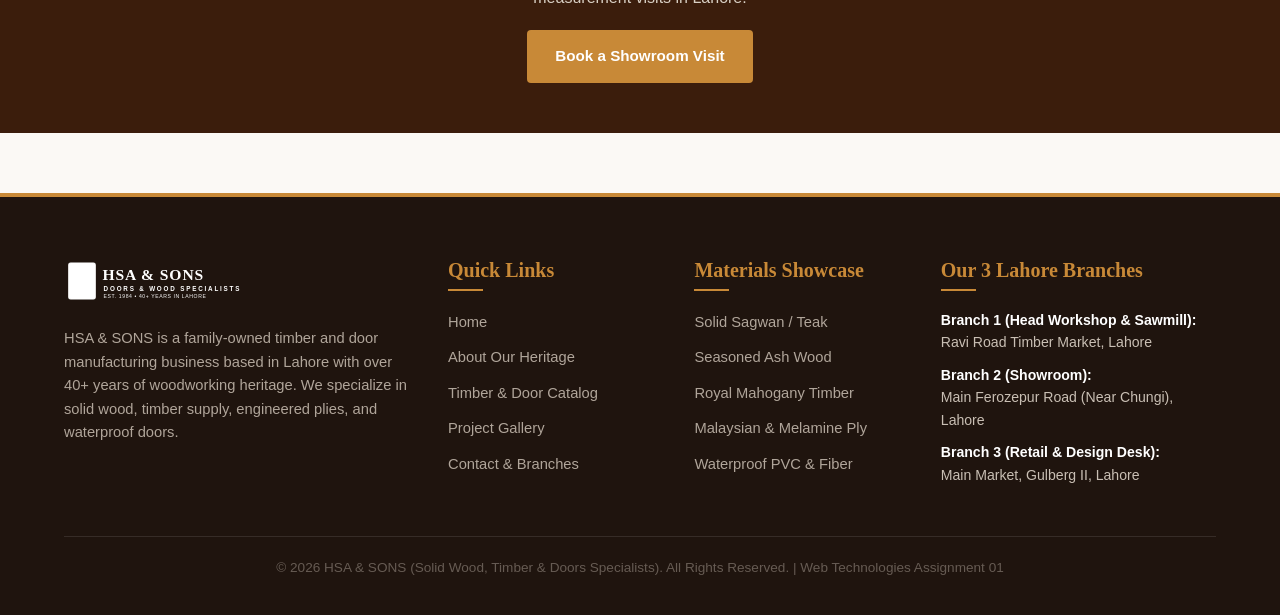
==== commit e6540d4c: "feat(showcase): reframe as architectural timber and door showcase with raw hardwood and chokhats" ====
--- a/about.html
+++ b/about.html
@@ -3,8 +3,8 @@
 <head>
   <meta charset="UTF-8">
   <meta name="viewport" content="width=device-width, initial-scale=1.0">
-  <meta name="description" content="Learn about HSA & SONS - 40+ years of timber seasoning, door manufacturing mastery and 3 branches in Lahore, Pakistan.">
-  <title>About Us | HSA & SONS - 40+ Years of Timber Mastery in Lahore</title>
+  <meta name="description" content="Learn about HSA & SONS - 40+ years of timber seasoning, raw wood supply, door manufacturing mastery and 3 branches in Lahore, Pakistan.">
+  <title>About Us | HSA &amp; SONS - 40+ Years of Timber Mastery in Lahore</title>
   <link rel="stylesheet" href="css/style.css">
 </head>
 <body>
@@ -15,7 +15,7 @@
   <aside class="top-bar">
     <div class="container">
       <div class="top-bar-info">
-        <span>📍 <strong>Lahore Heritage:</strong> 40+ Years • 3 Branches</span>
+        <span>📍 <strong>Lahore Heritage:</strong> 40+ Years • 3 Branches (Ravi Road Sawmill • Ferozepur Rd • Gulberg)</span>
         <span>📞 <strong>Contact:</strong> +92 300 4567890</span>
       </div>
       <div>
@@ -42,11 +42,11 @@
 
         <ul class="nav-links" id="navLinks">
           <li><a href="index.html">Home</a></li>
-          <li><a href="about.html" class="active">About Us</a></li>
-          <li><a href="products.html">Products &amp; Woods</a></li>
-          <li><a href="gallery.html">Gallery</a></li>
-          <li><a href="contact.html">Contact Us</a></li>
-          <li><a href="contact.html#quoteForm" class="btn-nav">Get a Quote</a></li>
+          <li><a href="about.html" class="active">About Our Heritage</a></li>
+          <li><a href="products.html">Timber &amp; Door Catalog</a></li>
+          <li><a href="gallery.html">Project Gallery</a></li>
+          <li><a href="contact.html">Contact &amp; Branches</a></li>
+          <li><a href="contact.html#quoteForm" class="btn-nav">Inquire / Quote</a></li>
         </ul>
       </nav>
     </div>
@@ -75,10 +75,10 @@
           
           <div>
             <span class="section-subtitle">Since 1984 in Lahore</span>
-            <h2 class="section-title">A Family Tradition Built on Pure Wood</h2>
-            <p><strong>HSA &amp; SONS</strong> was founded in 1984 in the historic timber market of <strong>Ravi Road, Lahore</strong>. What began as a humble raw wood trade workshop has grown over 40+ years into one of Lahore's most respected full-service door design and wood manufacturing firms.</p>
-            <p>Our founder believed in one simple rule: <em>"A door is not just wood hung on hinges; it is the face and guardian of a home."</em> That principle remains at the heart of our work today as the second generation leads modern manufacturing techniques alongside age-old hand craftsmanship.</p>
-            <p>Today, with <strong>3 branches operating across Lahore</strong>, we cater to individual homeowners, premier architects, luxury housing societies (DHA, Bahria Town, Gulberg, Model Town), and large commercial developers.</p>
+            <h2 class="section-title">A Family Tradition Built on Pure Wood &amp; Timber</h2>
+            <p><strong>HSA &amp; SONS</strong> was founded in 1984 in the historic timber market of <strong>Ravi Road, Lahore</strong>. What began as a wholesale raw timber yard has grown over 40+ years into one of Lahore's most respected full-service timber supply, chokhat milling, and solid wood door manufacturing firms.</p>
+            <p>Our founder believed in one simple rule: <em>"Quality timber is the foundation of lasting architecture. If the wood is seasoned right, it will outlast generations."</em> That principle remains at the heart of our work today as our team combines generational carpentry wisdom with modern precision woodworking.</p>
+            <p>Today, with <strong>3 branches operating across Lahore</strong>, we cater to individual homeowners, premier architects, luxury housing societies (DHA, Bahria Town, Gulberg, Model Town), and construction contractors.</p>
           </div>
 
           <div>
@@ -95,7 +95,7 @@
         <div class="section-title-wrap">
           <span class="section-subtitle">Why Quality Matters</span>
           <h2 class="section-title">The HSA &amp; SONS Wood Seasoning Process</h2>
-          <p class="section-desc">The biggest complaint in Pakistan with wooden doors is warping, cracking, or swelling during rainy seasons. Here is how our four-step process eliminates these issues.</p>
+          <p class="section-desc">The biggest complaint in Pakistan with wooden doors and timber is warping, cracking, or swelling during rainy seasons. Here is how our four-step process eliminates these issues.</p>
         </div>
 
         <div style="display: grid; grid-template-columns: repeat(auto-fit, minmax(250px, 1fr)); gap: 25px;">
@@ -132,9 +132,9 @@
     <section class="section-spacing">
       <div class="container">
         <div class="section-title-wrap">
-          <span class="section-subtitle">Visit Our Showrooms</span>
+          <span class="section-subtitle">Visit Our Facilities</span>
           <h2 class="section-title">Our 3 Branches in Lahore</h2>
-          <p class="section-desc">Experience our door finishes in person, examine solid wood cross-sections, and consult with our master carpenters at any of our three locations.</p>
+          <p class="section-desc">Experience our door finishes in person, examine solid wood cross-sections, and consult with our timber masters at any of our three locations.</p>
         </div>
 
         <!-- Semantic HTML Table -->
@@ -152,24 +152,24 @@
             </thead>
             <tbody>
               <tr>
-                <td><strong>Branch 1 (Head Workshop)</strong></td>
-                <td>Raw Timber Seasoning, Sawmill &amp; Custom Carpentry</td>
+                <td><strong>Branch 1 (Head Workshop &amp; Sawmill)</strong></td>
+                <td>Raw Timber Seasoning, Sawmill, Timber Wholesale &amp; Custom Carpentry</td>
                 <td>Plot 42, Main Timber Market, Ravi Road, Lahore</td>
                 <td>+92 300 4567890</td>
                 <td>8:30 AM - 7:00 PM</td>
                 <td><span class="badge-tag">Open Daily</span></td>
               </tr>
               <tr>
-                <td><strong>Branch 2 (Showroom &amp; Sales)</strong></td>
-                <td>Door Display Showroom, Plywood &amp; Polish Samples</td>
+                <td><strong>Branch 2 (Showroom &amp; Display)</strong></td>
+                <td>Door Display Showroom, Plywood &amp; Polish Samples, Chokhats</td>
                 <td>Main Ferozepur Road (Near Chungi Amar Sidhu), Lahore</td>
                 <td>+92 321 8976543</td>
                 <td>10:00 AM - 9:00 PM</td>
                 <td><span class="badge-tag">Open Daily</span></td>
               </tr>
               <tr>
-                <td><strong>Branch 3 (Retail &amp; Design)</strong></td>
-                <td>Architectural Consultation, Fiber &amp; PVC Collections</td>
+                <td><strong>Branch 3 (Retail &amp; Design Desk)</strong></td>
+                <td>Architectural Consultation, Fiber &amp; PVC Collections, Hardware</td>
                 <td>Shop 18, Commercial Block, Main Market Gulberg II, Lahore</td>
                 <td>+92 333 1122334</td>
                 <td>11:00 AM - 9:30 PM</td>
@@ -234,8 +234,8 @@
     <!-- 5. Call to Action -->
     <section style="background-color: var(--color-primary); color: #fff; padding: 50px 0; text-align: center;">
       <div class="container">
-        <h2 style="color: #fff; margin-bottom: 12px;">Visit Our Showroom or Call for Custom Orders</h2>
-        <p style="color: #d8cfc4; max-width: 600px; margin: 0 auto 20px auto;">Talk directly with our wood specialists for wood advice, pricing estimates, and site measurement visits in Lahore.</p>
+        <h2 style="color: #fff; margin-bottom: 12px;">Visit Our Showroom or Call for Timber Inquiries</h2>
+        <p style="color: #d8cfc4; max-width: 600px; margin: 0 auto 20px auto;">Talk directly with our wood specialists for timber advice, door estimates, and site measurement visits in Lahore.</p>
         <a href="contact.html" class="btn btn-primary">Book a Showroom Visit</a>
       </div>
     </section>
@@ -253,7 +253,7 @@
           <a href="index.html" style="display: inline-block; margin-bottom: 15px;">
             <img src="images/logo.svg" alt="HSA & SONS" style="height: 48px; filter: brightness(0) invert(1);">
           </a>
-          <p>HSA &amp; SONS is Lahore's trusted name for custom solid wood, plywood, and PVC doors with 40+ years of carpentry heritage and three local branches.</p>
+          <p>HSA &amp; SONS is a family-owned timber and door manufacturing business based in Lahore with over 40+ years of woodworking heritage. We specialize in solid wood, timber supply, engineered plies, and waterproof doors.</p>
         </div>
 
         <div class="footer-col">
@@ -261,18 +261,18 @@
           <ul>
             <li><a href="index.html">Home</a></li>
             <li><a href="about.html">About Our Heritage</a></li>
-            <li><a href="products.html">Door Catalog &amp; Woods</a></li>
+            <li><a href="products.html">Timber &amp; Door Catalog</a></li>
             <li><a href="gallery.html">Project Gallery</a></li>
             <li><a href="contact.html">Contact &amp; Branches</a></li>
           </ul>
         </div>
 
         <div class="footer-col">
-          <h3>Door Varieties</h3>
+          <h3>Materials Showcase</h3>
           <ul>
             <li><a href="products.html">Solid Sagwan / Teak</a></li>
             <li><a href="products.html">Seasoned Ash Wood</a></li>
-            <li><a href="products.html">Royal Mahogany Doors</a></li>
+            <li><a href="products.html">Royal Mahogany Timber</a></li>
             <li><a href="products.html">Malaysian &amp; Melamine Ply</a></li>
             <li><a href="products.html">Waterproof PVC &amp; Fiber</a></li>
           </ul>
@@ -282,7 +282,7 @@
           <h3>Our 3 Lahore Branches</h3>
           <ul class="branch-list">
             <li>
-              <strong>Branch 1 (Head Workshop):</strong>
+              <strong>Branch 1 (Head Workshop &amp; Sawmill):</strong>
               Ravi Road Timber Market, Lahore
             </li>
             <li>
@@ -290,7 +290,7 @@
               Main Ferozepur Road (Near Chungi), Lahore
             </li>
             <li>
-              <strong>Branch 3 (Retail Outlet):</strong>
+              <strong>Branch 3 (Retail &amp; Design Desk):</strong>
               Main Market, Gulberg II, Lahore
             </li>
           </ul>
@@ -299,7 +299,7 @@
       </div>
 
       <div class="footer-bottom">
-        <p>&copy; 2026 HSA &amp; SONS (Doors &amp; Wood Specialists). All Rights Reserved. | Web Technologies Assignment 01</p>
+        <p>&copy; 2026 HSA &amp; SONS (Solid Wood, Timber &amp; Doors Specialists). All Rights Reserved. | Web Technologies Assignment 01</p>
       </div>
     </div>
   </footer>
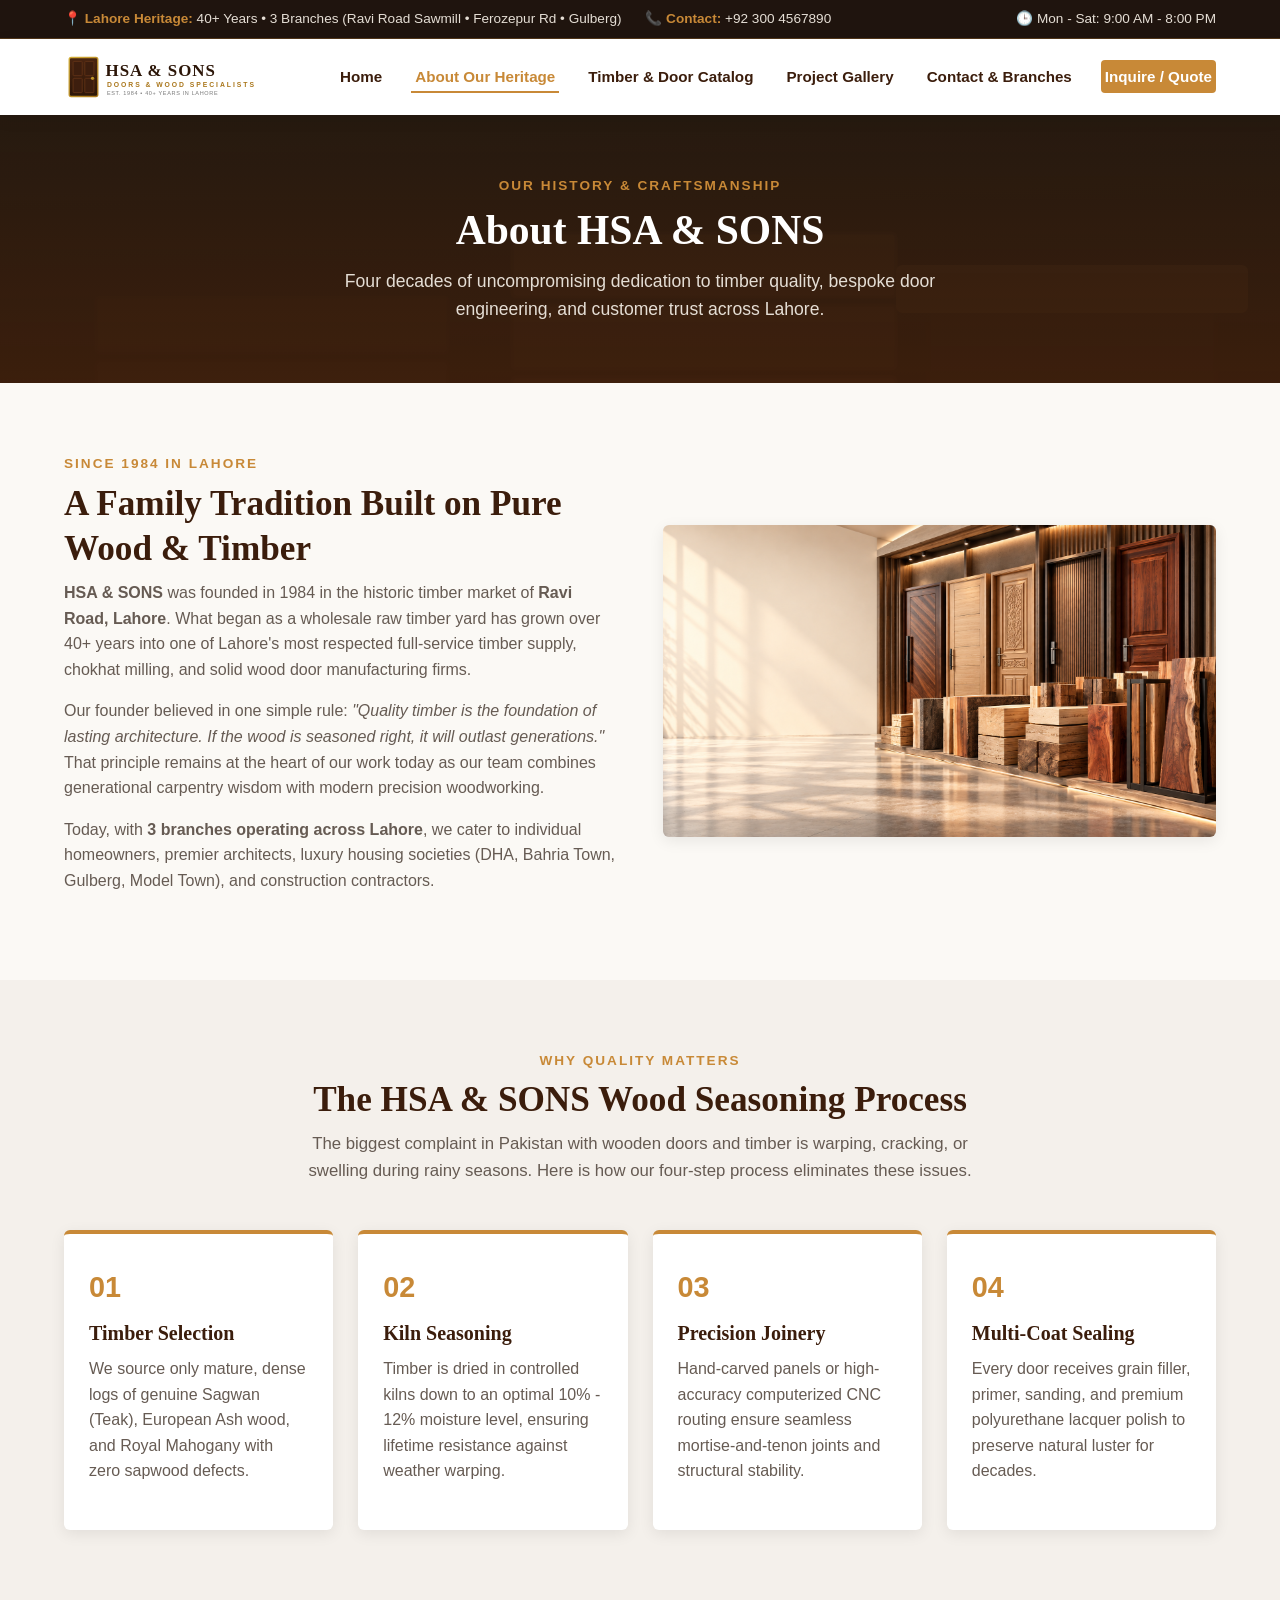
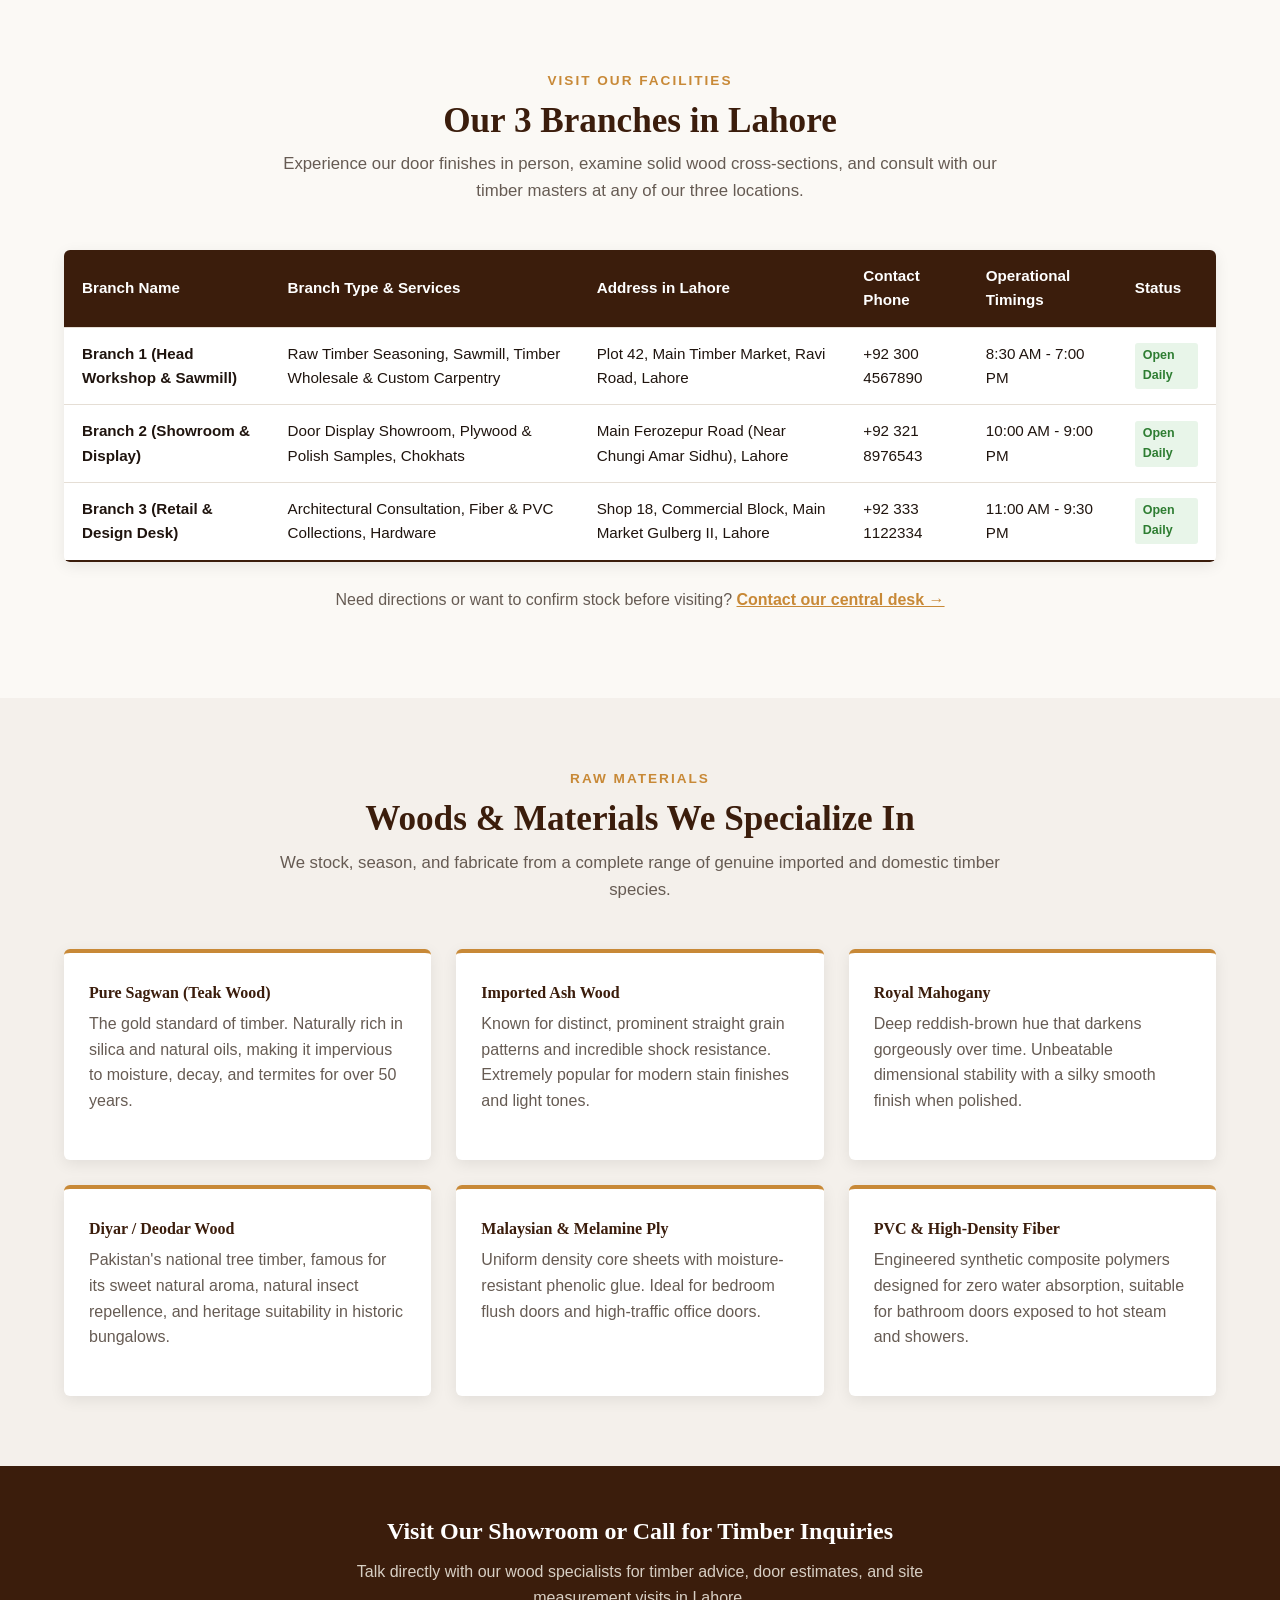
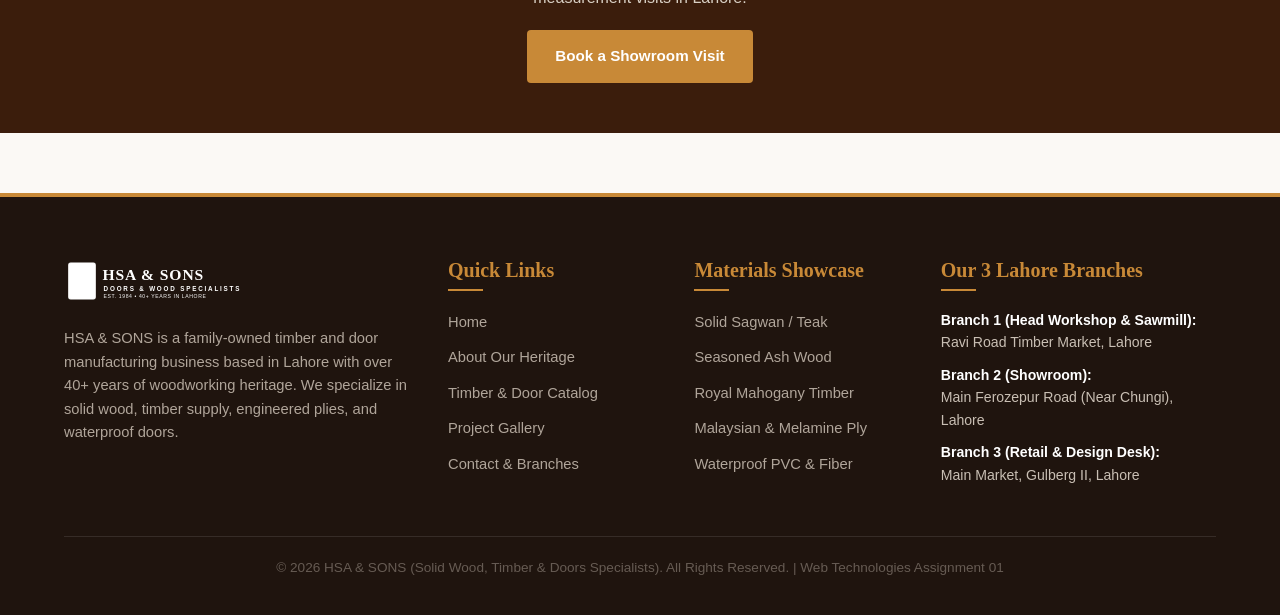
==== commit 40772e3d: "feat: add real photos to frontpage hero section and category cards" ====
--- a/about.html
+++ b/about.html
@@ -82,7 +82,7 @@
           </div>
 
           <div>
-            <img src="images/workshop.svg" alt="HSA and Sons Timber Workshop in Lahore" style="border-radius: 6px; box-shadow: var(--box-shadow); width: 100%;">
+            <img src="images/hero-section.png" alt="HSA and Sons Timber Workshop in Lahore" style="border-radius: 6px; box-shadow: var(--box-shadow); width: 100%;">
           </div>
 
         </div>
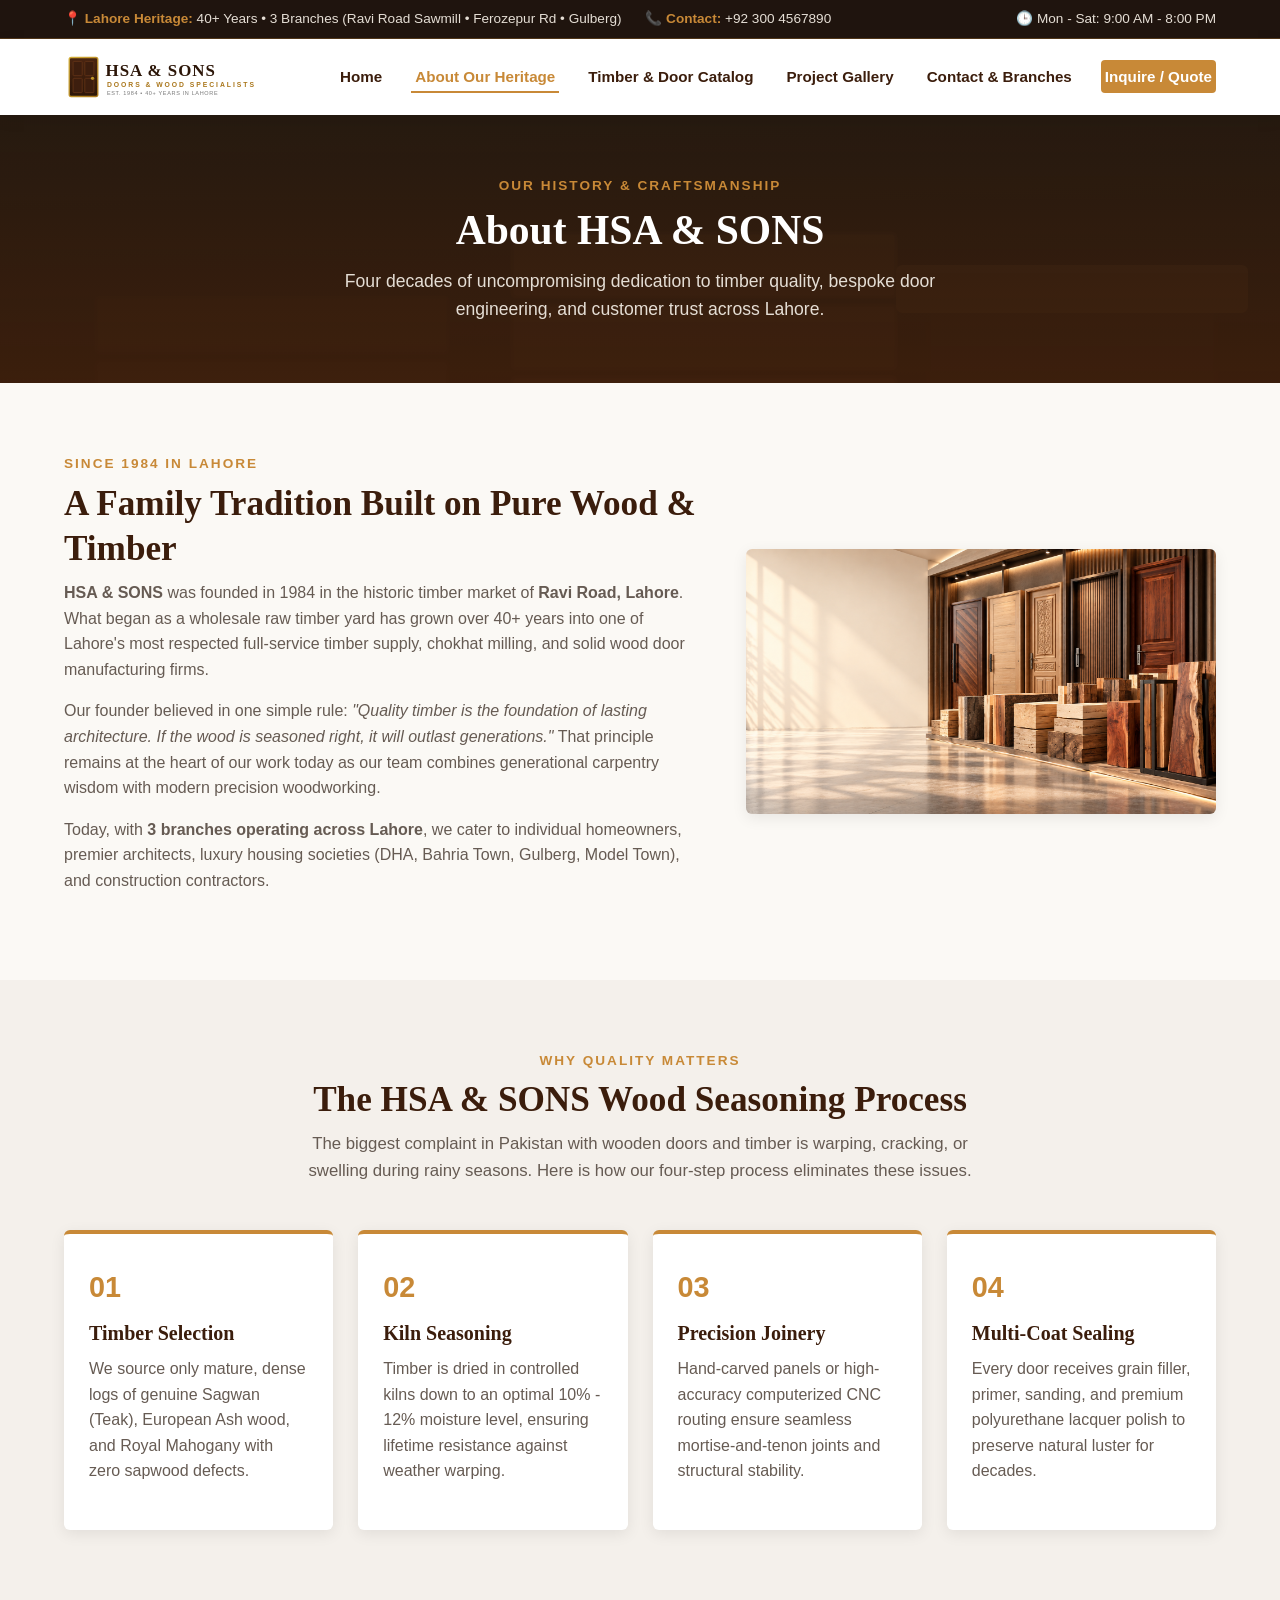
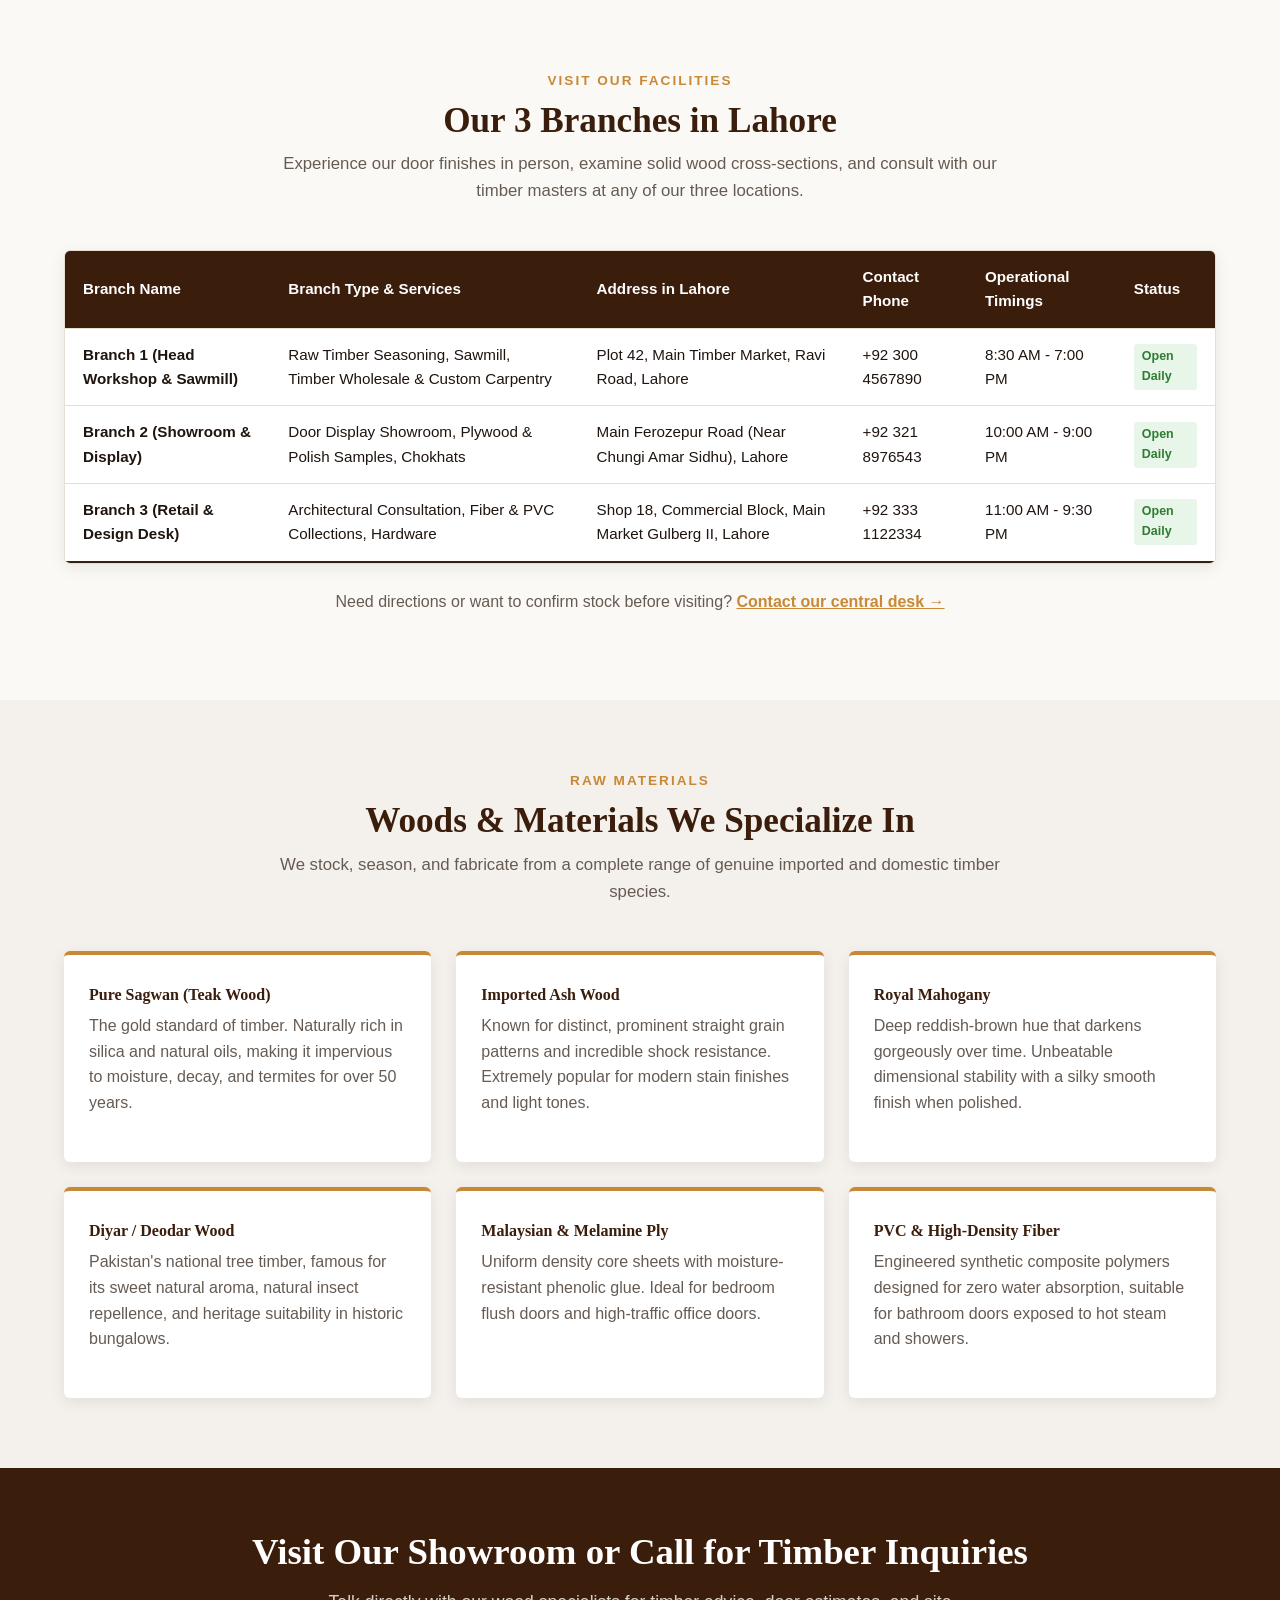
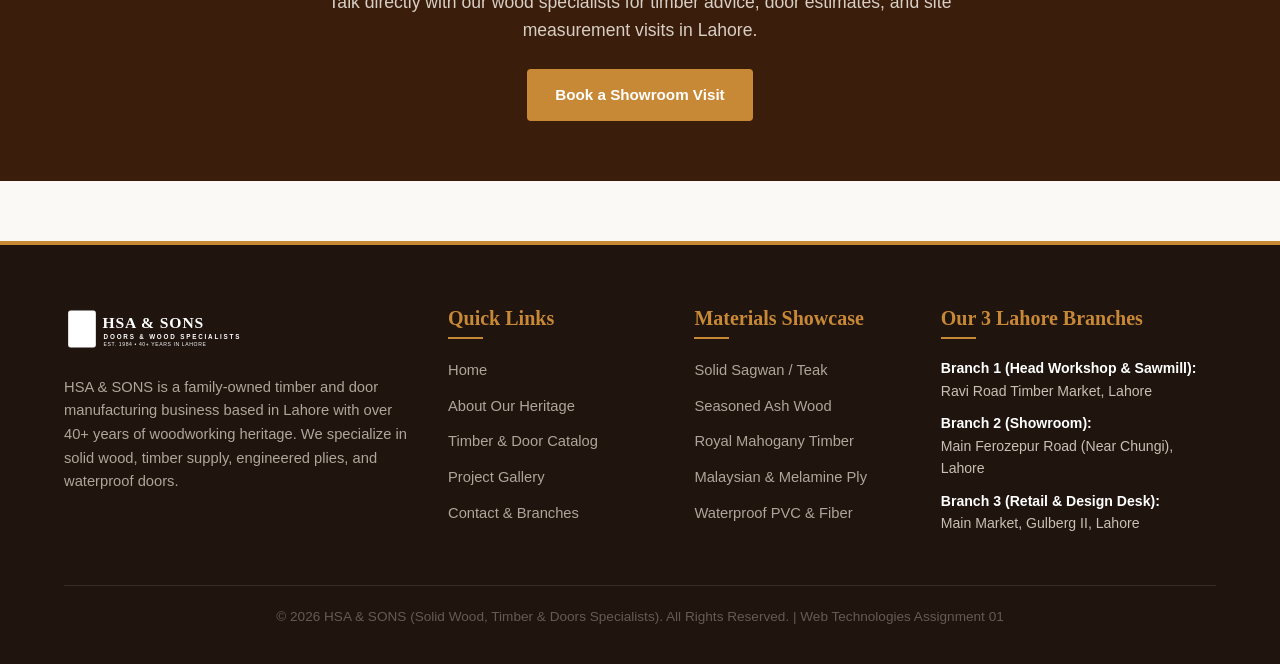
==== commit e627bda4: "fix(responsive): refine hero sections, banners, grids, and touch tables for mobile, tablet, and lapt" ====
--- a/about.html
+++ b/about.html
@@ -71,7 +71,7 @@
     <!-- 1. The Heritage Story -->
     <section class="section-spacing">
       <div class="container">
-        <div style="display: grid; grid-template-columns: repeat(auto-fit, minmax(320px, 1fr)); gap: 45px; align-items: center;">
+        <div class="heritage-story-grid">
           
           <div>
             <span class="section-subtitle">Since 1984 in Lahore</span>
@@ -136,6 +136,8 @@
           <h2 class="section-title">Our 3 Branches in Lahore</h2>
           <p class="section-desc">Experience our door finishes in person, examine solid wood cross-sections, and consult with our timber masters at any of our three locations.</p>
         </div>
+
+        <p class="table-scroll-hint">👉 Swipe table sideways to see complete branch details &rarr;</p>
 
         <!-- Semantic HTML Table -->
         <div class="table-responsive">
@@ -232,10 +234,10 @@
     </section>
 
     <!-- 5. Call to Action -->
-    <section style="background-color: var(--color-primary); color: #fff; padding: 50px 0; text-align: center;">
-      <div class="container">
-        <h2 style="color: #fff; margin-bottom: 12px;">Visit Our Showroom or Call for Timber Inquiries</h2>
-        <p style="color: #d8cfc4; max-width: 600px; margin: 0 auto 20px auto;">Talk directly with our wood specialists for timber advice, door estimates, and site measurement visits in Lahore.</p>
+    <section class="cta-banner cta-banner-primary">
+      <div class="container">
+        <h2>Visit Our Showroom or Call for Timber Inquiries</h2>
+        <p>Talk directly with our wood specialists for timber advice, door estimates, and site measurement visits in Lahore.</p>
         <a href="contact.html" class="btn btn-primary">Book a Showroom Visit</a>
       </div>
     </section>
--- a/css/style.css
+++ b/css/style.css
@@ -42,6 +42,7 @@
 
 html {
   scroll-behavior: smooth;
+  overflow-x: hidden;
 }
 
 body {
@@ -49,6 +50,8 @@
   color: var(--color-dark);
   background-color: var(--color-light);
   line-height: 1.6;
+  overflow-x: hidden;
+  width: 100%;
 }
 
 /* Layout Container */
@@ -604,13 +607,24 @@
 .table-responsive {
   width: 100%;
   overflow-x: auto;
+  -webkit-overflow-scrolling: touch;
   margin: 25px 0;
   box-shadow: var(--box-shadow);
   border-radius: 6px;
+  border: 1px solid var(--color-gray-200);
+}
+
+.table-scroll-hint {
+  display: none;
+  font-size: 0.82rem;
+  color: var(--color-accent);
+  margin-bottom: 8px;
+  font-weight: 600;
 }
 
 .styled-table {
   width: 100%;
+  min-width: 620px;
   border-collapse: collapse;
   background-color: var(--color-white);
   font-size: 0.95rem;
@@ -837,6 +851,9 @@
   overflow: hidden;
   position: relative;
   box-shadow: 0 10px 30px rgba(0, 0, 0, 0.4);
+  max-height: 90vh;
+  display: flex;
+  flex-direction: column;
 }
 
 .modal-close-btn {
@@ -860,12 +877,13 @@
 
 .modal-img-wrap img {
   width: 100%;
-  height: 360px;
+  height: 340px;
   object-fit: cover;
 }
 
 .modal-body {
   padding: 20px 25px;
+  overflow-y: auto;
 }
 
 .modal-body h3 {
@@ -969,15 +987,97 @@
 }
 
 /* --------------------------------------------------------------------------
-   12. Responsive Breakpoints
+   12. Responsive Helper Components & Layout Classes
    -------------------------------------------------------------------------- */
+.heritage-story-grid {
+  display: grid;
+  grid-template-columns: 1.15fr 0.85fr;
+  gap: 45px;
+  align-items: center;
+}
+
+.stats-strip {
+  display: flex;
+  gap: 25px;
+  margin-top: 25px;
+  flex-wrap: wrap;
+}
+
+.cta-banner {
+  background: linear-gradient(rgba(31, 20, 14, 0.95), rgba(59, 29, 12, 0.95)), url('../images/hero-section.png') center/cover no-repeat;
+  color: #fff;
+  padding: 60px 0;
+  text-align: center;
+}
+
+.cta-banner-primary {
+  background: var(--color-primary);
+}
+
+.cta-banner h2 {
+  color: #fff;
+  font-size: 2.3rem;
+  margin-bottom: 12px;
+}
+
+.cta-banner p {
+  color: #d8cfc4;
+  max-width: 650px;
+  margin: 0 auto 25px auto;
+  font-size: 1.1rem;
+}
+
+.cta-btn-group {
+  display: flex;
+  justify-content: center;
+  gap: 15px;
+  flex-wrap: wrap;
+}
+
+.form-row-grid {
+  display: grid;
+  grid-template-columns: 1fr 1fr;
+  gap: 15px;
+}
+
+/* --------------------------------------------------------------------------
+   13. Responsive Breakpoints (Laptop, Tablet & Mobile)
+   -------------------------------------------------------------------------- */
+
+/* Tablet & Medium Screen Devices (max-width: 992px) */
 @media (max-width: 992px) {
+  .section-spacing {
+    padding: 55px 0;
+  }
+
+  .section-title {
+    font-size: 2rem;
+  }
+
   .hero-title {
-    font-size: 2.5rem;
+    font-size: 2.4rem;
   }
 
   .hero-slider-container {
-    height: 500px;
+    height: 520px;
+  }
+
+  .page-banner {
+    padding: 50px 0;
+  }
+
+  .page-banner h1 {
+    font-size: 2.2rem;
+  }
+
+  .category-cards-grid {
+    grid-template-columns: repeat(auto-fit, minmax(280px, 1fr));
+    gap: 25px;
+  }
+
+  .heritage-story-grid {
+    grid-template-columns: 1fr;
+    gap: 35px;
   }
 
   .contact-layout-grid {
@@ -990,7 +1090,9 @@
   }
 }
 
+/* Standard Mobile & Small Tablets (max-width: 768px) */
 @media (max-width: 768px) {
+  /* Navigation */
   .top-bar {
     display: none;
   }
@@ -1006,9 +1108,10 @@
     width: 100%;
     background-color: var(--color-white);
     flex-direction: column;
-    padding: 20px;
+    padding: 20px 25px;
     gap: 15px;
-    box-shadow: 0 10px 15px rgba(0, 0, 0, 0.1);
+    box-shadow: 0 10px 15px rgba(0, 0, 0, 0.12);
+    border-top: 3px solid var(--color-accent);
     display: none;
   }
 
@@ -1016,6 +1119,25 @@
     display: flex;
   }
 
+  .nav-links li {
+    width: 100%;
+    text-align: center;
+  }
+
+  .nav-links a {
+    display: block;
+    padding: 8px 0;
+    font-size: 1.05rem;
+  }
+
+  .nav-links .btn-nav {
+    display: inline-block;
+    width: 100%;
+    max-width: 260px;
+    margin: 6px auto 0 auto;
+    text-align: center;
+  }
+
   .hamburger.active span:nth-child(1) {
     transform: rotate(45deg) translate(5px, 6px);
   }
@@ -1028,27 +1150,388 @@
     transform: rotate(-45deg) translate(5px, -6px);
   }
 
+  /* Hero Section */
   .hero-slider-container {
-    height: 440px;
+    height: 480px;
+  }
+
+  .hero-content {
+    max-width: 100%;
+    padding: 0 45px;
+  }
+
+  .hero-tag {
+    font-size: 0.75rem;
+    padding: 4px 12px;
+    margin-bottom: 12px;
   }
 
   .hero-title {
-    font-size: 2rem;
+    font-size: 1.85rem;
+    margin-bottom: 14px;
+    line-height: 1.2;
   }
 
   .hero-desc {
-    font-size: 1rem;
-  }
-
+    font-size: 0.95rem;
+    margin-bottom: 20px;
+    line-height: 1.5;
+  }
+
+  .slider-arrow {
+    width: 38px;
+    height: 38px;
+    font-size: 1.1rem;
+  }
+
+  .slider-arrow.prev {
+    left: 8px;
+  }
+
+  .slider-arrow.next {
+    right: 8px;
+  }
+
+  .slider-dots {
+    bottom: 15px;
+    gap: 8px;
+  }
+
+  .slider-dot {
+    width: 10px;
+    height: 10px;
+  }
+
+  /* Page Banners */
+  .page-banner {
+    padding: 45px 0;
+  }
+
+  .page-banner h1 {
+    font-size: 1.95rem;
+    margin-bottom: 8px;
+  }
+
+  .page-banner p {
+    font-size: 0.95rem;
+  }
+
+  /* Section Spacing & Titles */
+  .section-spacing {
+    padding: 45px 0;
+  }
+
+  .section-title {
+    font-size: 1.75rem;
+  }
+
+  .section-desc {
+    font-size: 0.95rem;
+  }
+
+  .section-title-wrap {
+    margin-bottom: 30px;
+  }
+
+  /* Features & Grids */
   .features-grid {
-    margin-top: 30px;
-  }
-
+    margin-top: 25px;
+    grid-template-columns: repeat(auto-fit, minmax(240px, 1fr));
+    gap: 20px;
+  }
+
+  .category-cards-grid {
+    grid-template-columns: repeat(auto-fit, minmax(260px, 1fr));
+    gap: 20px;
+  }
+
+  .category-img {
+    height: 240px;
+  }
+
+  .gallery-grid {
+    grid-template-columns: repeat(auto-fit, minmax(240px, 1fr));
+    gap: 18px;
+  }
+
+  .gallery-item {
+    height: 280px;
+  }
+
+  /* Tables */
+  .table-scroll-hint {
+    display: block;
+  }
+
+  .styled-table {
+    min-width: 580px;
+    font-size: 0.88rem;
+  }
+
+  .styled-table th,
+  .styled-table td {
+    padding: 10px 12px;
+  }
+
+  /* Form & Contact */
+  .form-row-grid {
+    grid-template-columns: 1fr;
+    gap: 0;
+  }
+
+  /* Modals */
+  .modal-overlay {
+    padding: 12px;
+  }
+
+  .modal-img-wrap img {
+    height: 240px;
+  }
+
+  .modal-body {
+    padding: 18px 20px;
+  }
+
+  .modal-body h3 {
+    font-size: 1.3rem;
+  }
+
+  .modal-meta {
+    flex-direction: column;
+    gap: 10px;
+    margin-top: 12px;
+    padding-top: 12px;
+  }
+
+  /* CTA Banner */
+  .cta-banner {
+    padding: 45px 0;
+  }
+
+  .cta-banner h2 {
+    font-size: 1.8rem;
+  }
+
+  .cta-banner p {
+    font-size: 0.98rem;
+  }
+
+  /* Footer */
   .footer-grid {
     grid-template-columns: 1fr;
-  }
-
-  .section-title {
-    font-size: 1.8rem;
-  }
-}
+    gap: 30px;
+    padding-bottom: 30px;
+  }
+
+  .site-footer {
+    padding-top: 45px;
+    margin-top: 45px;
+  }
+}
+
+/* Small Mobile Phones (max-width: 480px) */
+@media (max-width: 480px) {
+  .container {
+    width: 92%;
+  }
+
+  .logo img {
+    height: 42px;
+  }
+
+  /* Hero Section (Phone View) */
+  .hero-slider-container {
+    height: 520px;
+  }
+
+  .hero-content {
+    padding: 0 32px;
+  }
+
+  .hero-tag {
+    font-size: 0.7rem;
+    padding: 3px 10px;
+    margin-bottom: 10px;
+    letter-spacing: 1px;
+  }
+
+  .hero-title {
+    font-size: 1.55rem;
+    line-height: 1.25;
+    margin-bottom: 12px;
+  }
+
+  .hero-desc {
+    font-size: 0.88rem;
+    line-height: 1.5;
+    margin-bottom: 18px;
+  }
+
+  .hero-btn-group {
+    flex-direction: column;
+    width: 100%;
+    gap: 10px;
+  }
+
+  .hero-btn-group .btn {
+    width: 100%;
+    text-align: center;
+    padding: 10px 14px;
+    font-size: 0.88rem;
+  }
+
+  .slider-arrow {
+    width: 32px;
+    height: 32px;
+    font-size: 0.95rem;
+  }
+
+  .slider-arrow.prev {
+    left: 4px;
+  }
+
+  .slider-arrow.next {
+    right: 4px;
+  }
+
+  .slider-dots {
+    bottom: 12px;
+    gap: 6px;
+  }
+
+  .slider-dot {
+    width: 8px;
+    height: 8px;
+  }
+
+  /* Page Banners */
+  .page-banner {
+    padding: 35px 0;
+  }
+
+  .page-banner h1 {
+    font-size: 1.6rem;
+  }
+
+  .page-banner p {
+    font-size: 0.88rem;
+  }
+
+  /* Filter Navigation Buttons */
+  .filter-nav {
+    gap: 6px;
+    margin-bottom: 22px;
+  }
+
+  .filter-btn {
+    padding: 7px 12px;
+    font-size: 0.8rem;
+  }
+
+  /* Grids & Cards */
+  .features-grid {
+    grid-template-columns: 1fr;
+    gap: 16px;
+    margin-top: 20px;
+  }
+
+  .feature-box {
+    padding: 20px 16px;
+  }
+
+  .category-cards-grid {
+    grid-template-columns: 1fr;
+    gap: 20px;
+  }
+
+  .category-img {
+    height: 210px;
+  }
+
+  .category-body {
+    padding: 18px 16px;
+  }
+
+  .category-body h3 {
+    font-size: 1.2rem;
+  }
+
+  .gallery-grid {
+    grid-template-columns: 1fr;
+    gap: 16px;
+  }
+
+  .gallery-item {
+    height: 250px;
+  }
+
+  /* Contact Form & Cards */
+  .contact-form-box {
+    padding: 20px 16px;
+  }
+
+  .info-card {
+    padding: 18px 16px;
+  }
+
+  .form-control {
+    padding: 10px 12px;
+    font-size: 16px; /* Prevents iOS Safari auto-zoom on focus */
+  }
+
+  /* Tables */
+  .styled-table {
+    min-width: 540px;
+    font-size: 0.82rem;
+  }
+
+  .styled-table th,
+  .styled-table td {
+    padding: 8px 10px;
+  }
+
+  /* Modals */
+  .modal-img-wrap img {
+    height: 180px;
+  }
+
+  .modal-body {
+    padding: 15px;
+  }
+
+  .modal-body h3 {
+    font-size: 1.15rem;
+  }
+
+  .modal-body p {
+    font-size: 0.88rem;
+  }
+
+  /* CTA Banner */
+  .cta-banner h2 {
+    font-size: 1.5rem;
+  }
+
+  .cta-btn-group {
+    flex-direction: column;
+    width: 100%;
+    gap: 10px;
+  }
+
+  .cta-btn-group .btn {
+    width: 100%;
+    text-align: center;
+  }
+
+  .stats-strip {
+    gap: 15px;
+  }
+
+  .stats-strip > div {
+    flex: 1 1 30%;
+  }
+
+  .stats-strip h3 {
+    font-size: 1.6rem;
+  }
+}
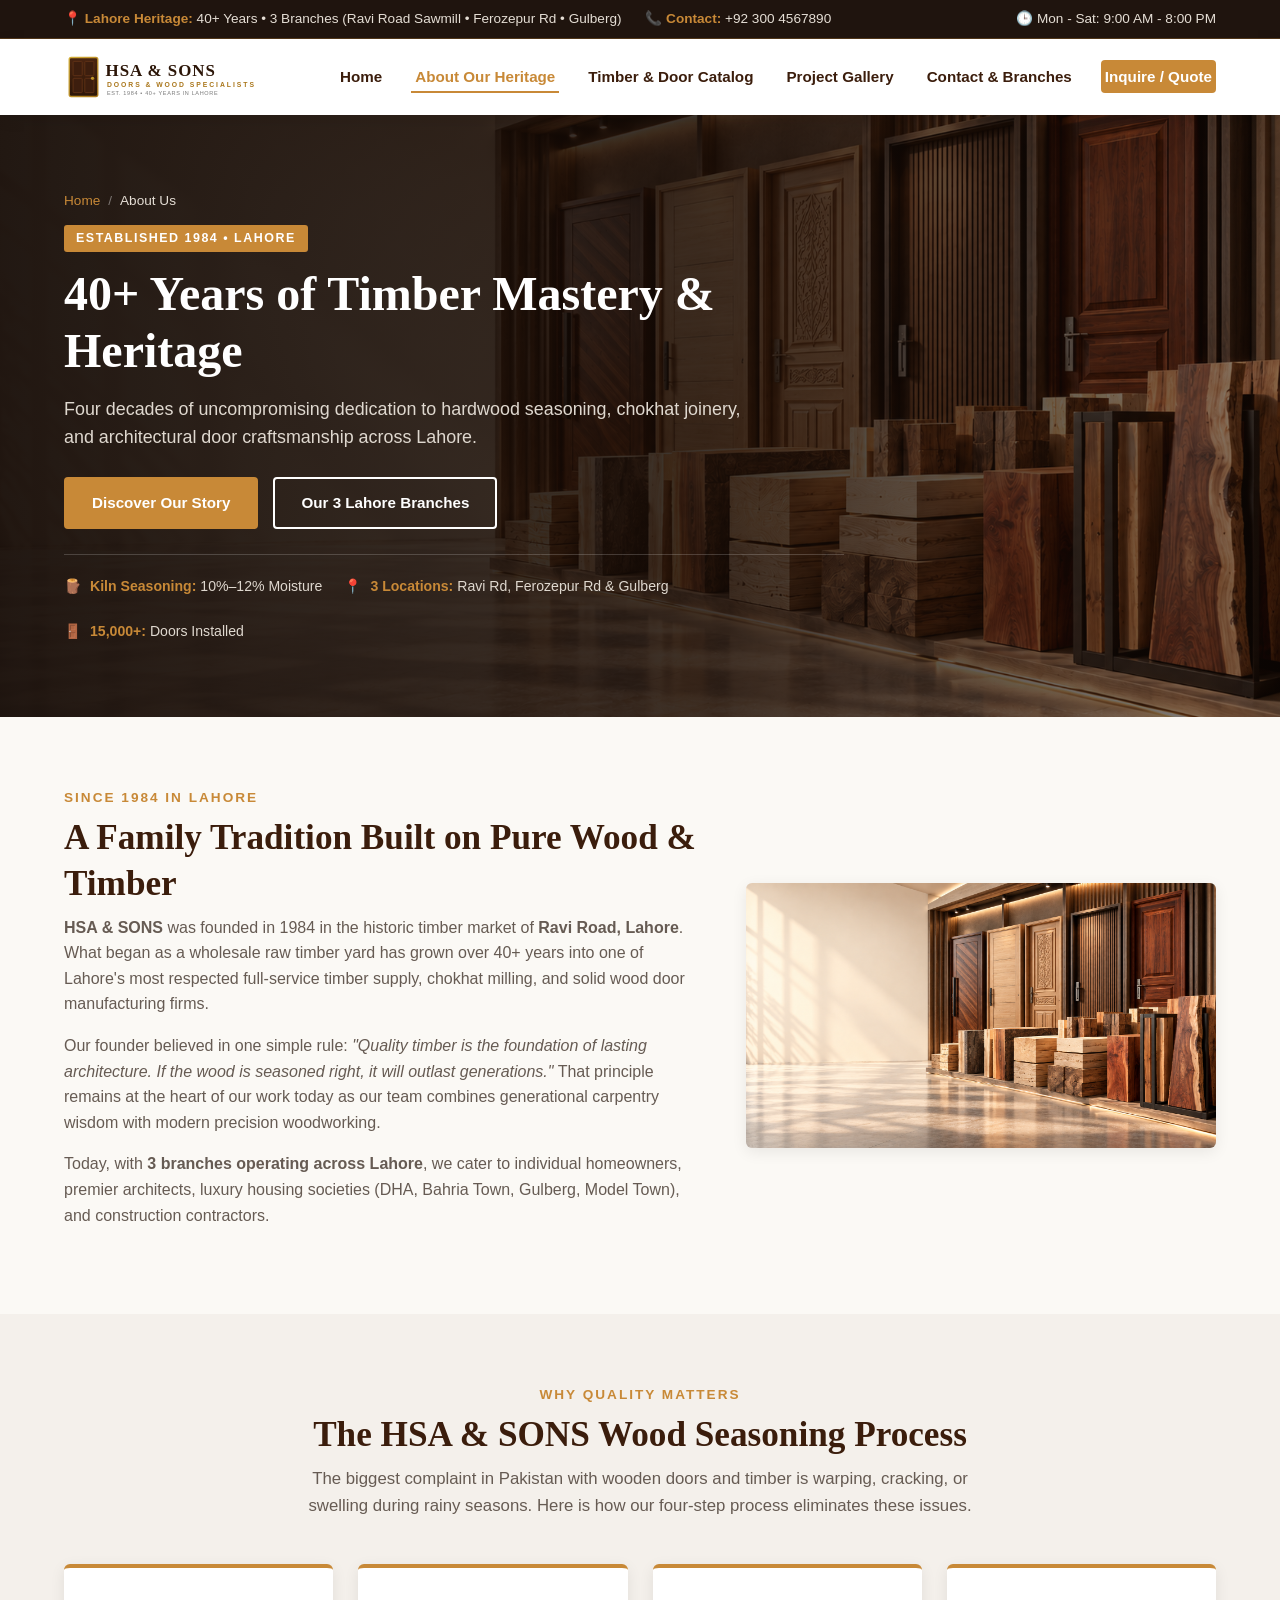
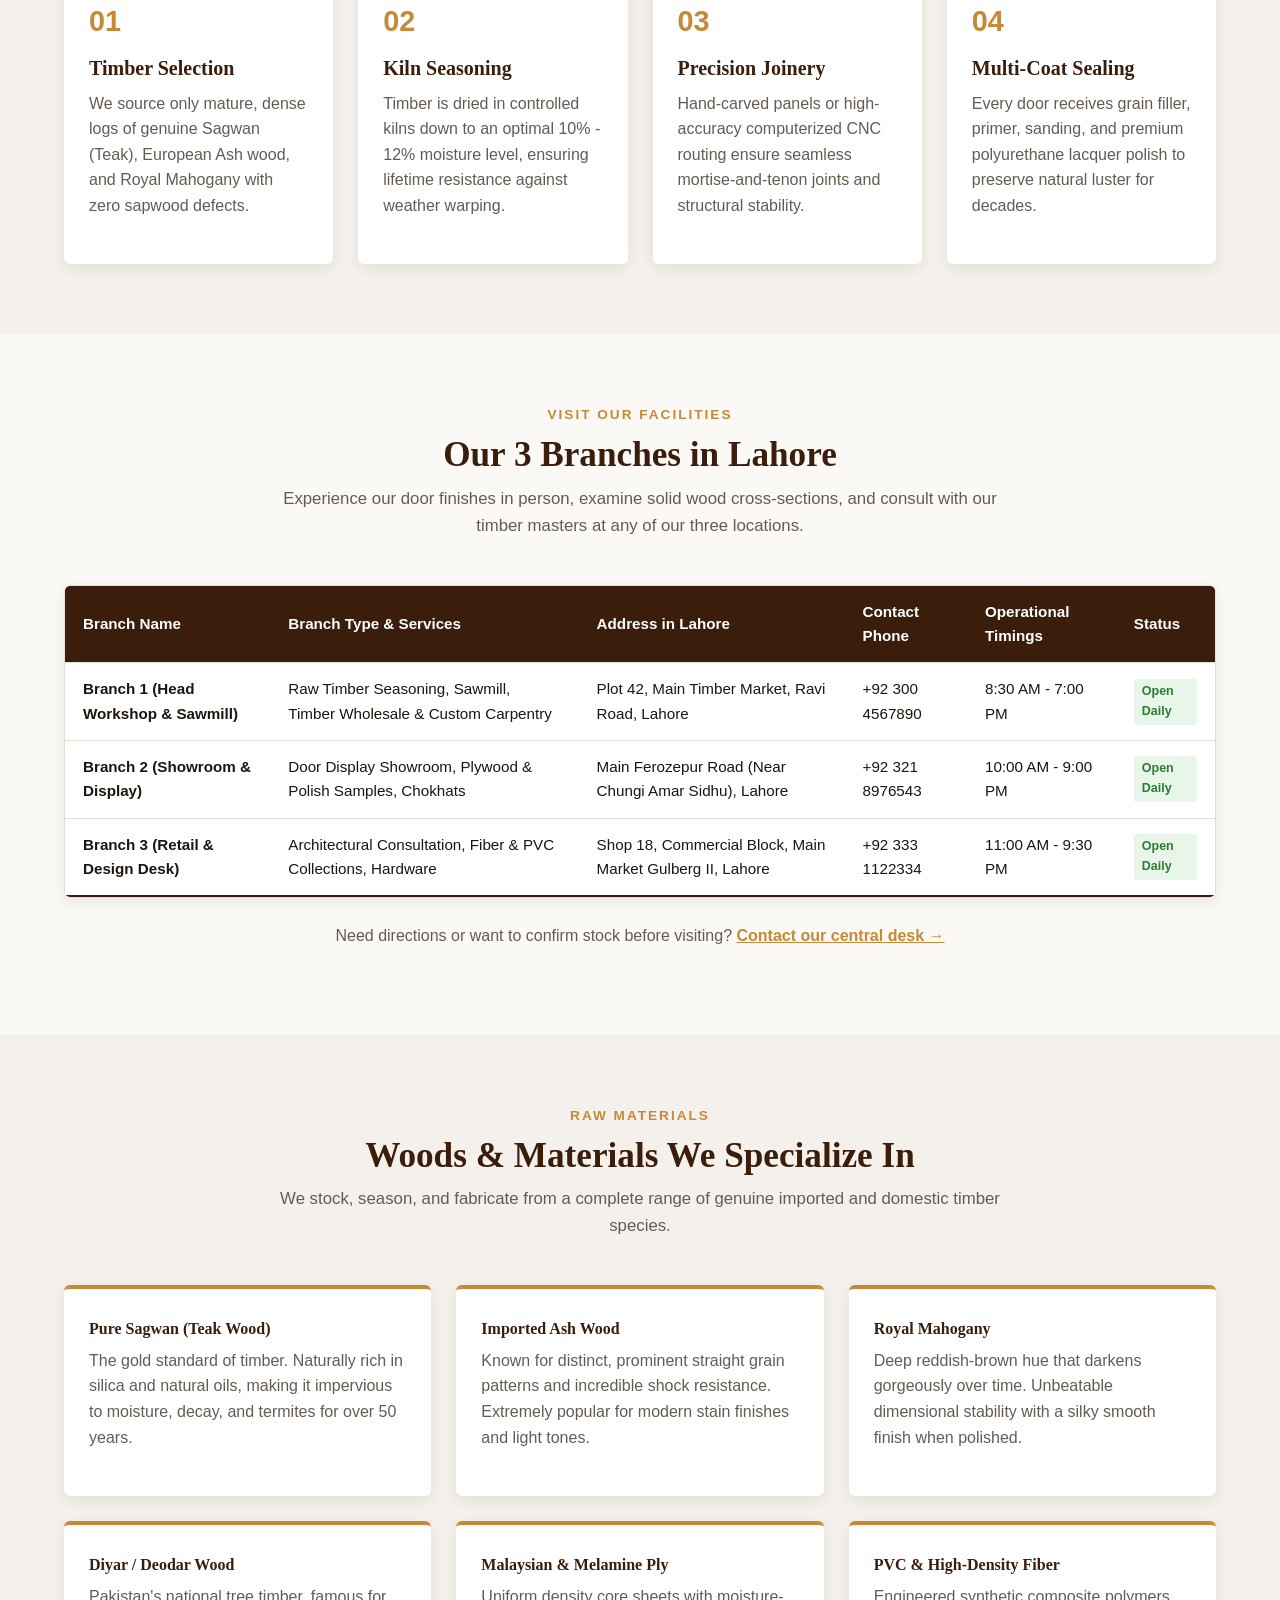
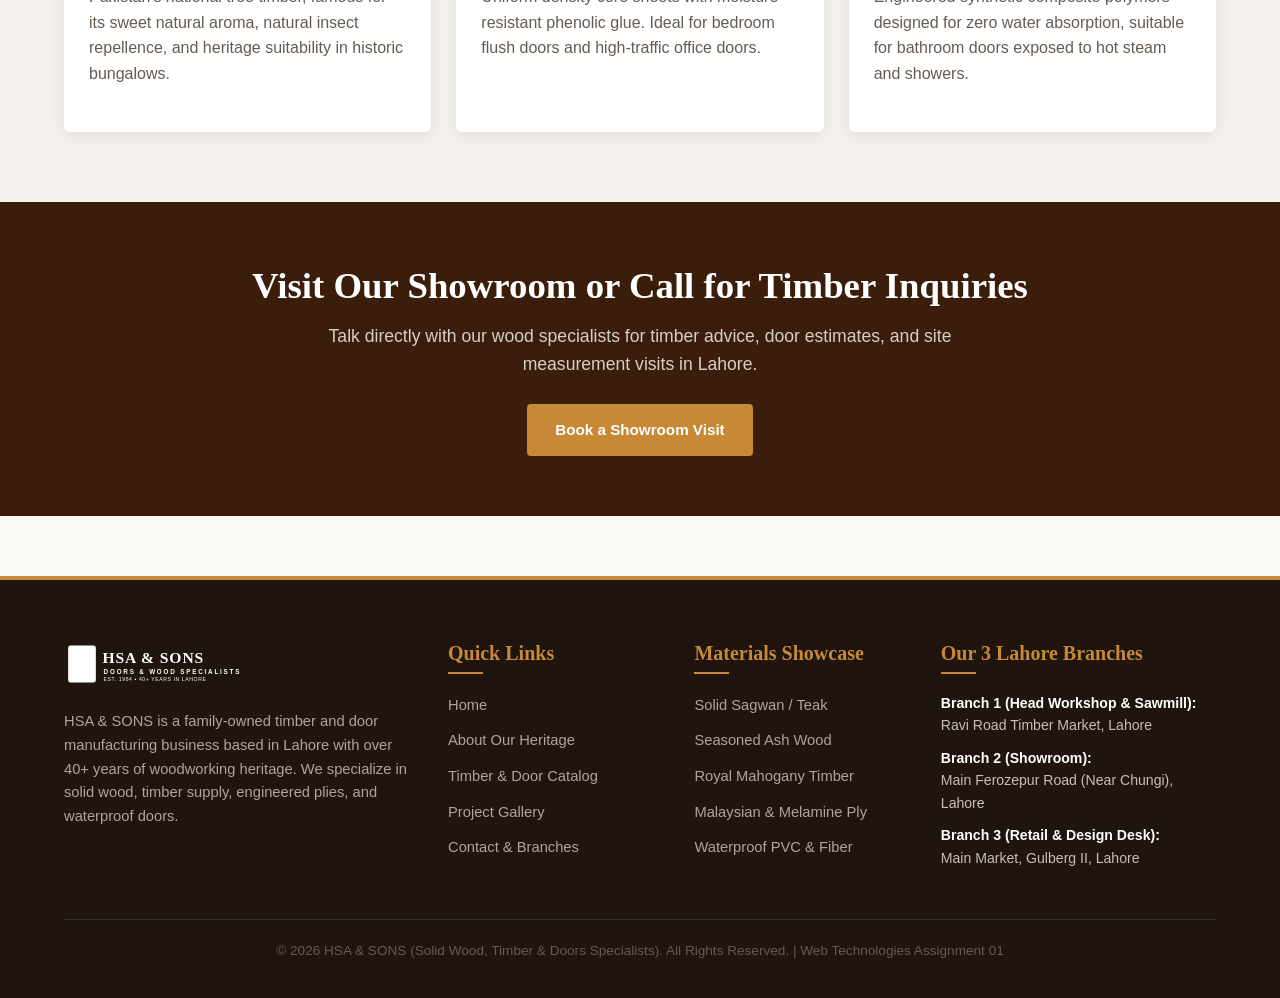
==== commit fb524951: "feat(hero): add rich, fully responsive hero sections with HD backgrounds, breadcrumbs, and CTAs acro" ====
--- a/about.html
+++ b/about.html
@@ -53,15 +53,37 @@
   </header>
 
   <!-- ========================================================================
-       Page Banner
-       ======================================================================== -->
-  <header class="page-banner">
+       Hero Section: About Our Heritage & Sawmill
+       ======================================================================== -->
+  <section class="page-hero" style="background-image: url('images/hero-section.png');" aria-label="About HSA and Sons Heritage">
     <div class="container">
-      <span class="section-subtitle" style="color: var(--color-accent);">Our History &amp; Craftsmanship</span>
-      <h1>About HSA &amp; SONS</h1>
-      <p>Four decades of uncompromising dedication to timber quality, bespoke door engineering, and customer trust across Lahore.</p>
+      <div class="page-hero-content">
+        <nav class="page-hero-breadcrumb" aria-label="Breadcrumb">
+          <a href="index.html">Home</a>
+          <span class="separator">/</span>
+          <span>About Us</span>
+        </nav>
+        <span class="page-hero-tag">ESTABLISHED 1984 • LAHORE</span>
+        <h1 class="page-hero-title">40+ Years of Timber Mastery &amp; Heritage</h1>
+        <p class="page-hero-desc">Four decades of uncompromising dedication to hardwood seasoning, chokhat joinery, and architectural door craftsmanship across Lahore.</p>
+        <div class="hero-btn-group">
+          <a href="#heritageStory" class="btn btn-primary">Discover Our Story</a>
+          <a href="#lahoreBranches" class="btn btn-secondary">Our 3 Lahore Branches</a>
+        </div>
+        <div class="page-hero-badges">
+          <div class="page-hero-badge-item">
+            <span>🪵</span> <span><strong>Kiln Seasoning:</strong> 10%–12% Moisture</span>
+          </div>
+          <div class="page-hero-badge-item">
+            <span>📍</span> <span><strong>3 Locations:</strong> Ravi Rd, Ferozepur Rd &amp; Gulberg</span>
+          </div>
+          <div class="page-hero-badge-item">
+            <span>🚪</span> <span><strong>15,000+:</strong> Doors Installed</span>
+          </div>
+        </div>
+      </div>
     </div>
-  </header>
+  </section>
 
   <!-- ========================================================================
        Main Content
@@ -69,7 +91,7 @@
   <main>
 
     <!-- 1. The Heritage Story -->
-    <section class="section-spacing">
+    <section id="heritageStory" class="section-spacing">
       <div class="container">
         <div class="heritage-story-grid">
           
@@ -129,7 +151,7 @@
     </section>
 
     <!-- 3. Our 3 Lahore Branches (Semantic HTML Table) -->
-    <section class="section-spacing">
+    <section id="lahoreBranches" class="section-spacing">
       <div class="container">
         <div class="section-title-wrap">
           <span class="section-subtitle">Visit Our Facilities</span>
--- a/css/style.css
+++ b/css/style.css
@@ -281,7 +281,113 @@
   color: var(--color-gray-600);
 }
 
-/* Page Banner for Internal Pages */
+/* --------------------------------------------------------------------------
+   Page Hero Section (Inner Pages: About, Products, Gallery, Contact)
+   -------------------------------------------------------------------------- */
+.page-hero {
+  position: relative;
+  min-height: 440px;
+  display: flex;
+  align-items: center;
+  background-size: cover;
+  background-position: center;
+  background-repeat: no-repeat;
+  color: var(--color-white);
+  padding: 75px 0;
+  overflow: hidden;
+}
+
+.page-hero::before {
+  content: '';
+  position: absolute;
+  top: 0;
+  left: 0;
+  width: 100%;
+  height: 100%;
+  background: linear-gradient(90deg, rgba(20, 10, 5, 0.94) 0%, rgba(20, 10, 5, 0.82) 55%, rgba(20, 10, 5, 0.5) 100%);
+  z-index: 1;
+}
+
+.page-hero-content {
+  position: relative;
+  z-index: 2;
+  max-width: 780px;
+}
+
+.page-hero-breadcrumb {
+  display: flex;
+  align-items: center;
+  gap: 8px;
+  font-size: 0.85rem;
+  color: var(--color-gray-200);
+  margin-bottom: 12px;
+  font-weight: 500;
+}
+
+.page-hero-breadcrumb a {
+  color: var(--color-accent);
+  transition: var(--transition);
+}
+
+.page-hero-breadcrumb a:hover {
+  color: var(--color-white);
+  text-decoration: underline;
+}
+
+.page-hero-breadcrumb .separator {
+  color: rgba(255, 255, 255, 0.4);
+}
+
+.page-hero-tag {
+  display: inline-block;
+  background-color: var(--color-accent);
+  color: var(--color-white);
+  font-size: 0.78rem;
+  font-weight: 700;
+  letter-spacing: 1.5px;
+  padding: 4px 12px;
+  border-radius: 3px;
+  text-transform: uppercase;
+  margin-bottom: 14px;
+}
+
+.page-hero-title {
+  font-size: 3rem;
+  color: var(--color-white);
+  margin-bottom: 15px;
+  line-height: 1.18;
+}
+
+.page-hero-desc {
+  font-size: 1.12rem;
+  color: #dfd8cf;
+  margin-bottom: 25px;
+  line-height: 1.6;
+  max-width: 700px;
+}
+
+.page-hero-badges {
+  display: flex;
+  gap: 22px;
+  flex-wrap: wrap;
+  margin-top: 25px;
+  padding-top: 20px;
+  border-top: 1px solid rgba(255, 255, 255, 0.18);
+}
+
+.page-hero-badge-item {
+  display: flex;
+  align-items: center;
+  gap: 8px;
+  font-size: 0.88rem;
+  color: #dfd8cf;
+}
+
+.page-hero-badge-item strong {
+  color: var(--color-accent);
+}
+
+/* Page Banner for Internal Pages (Fallback) */
 .page-banner {
   background: linear-gradient(rgba(31, 20, 14, 0.88), rgba(59, 29, 12, 0.92)), url('../images/workshop.svg') center/cover no-repeat;
   color: var(--color-white);
@@ -1070,6 +1176,24 @@
     font-size: 2.2rem;
   }
 
+  /* Page Hero (Tablet) */
+  .page-hero {
+    min-height: 380px;
+    padding: 60px 0;
+  }
+
+  .page-hero-title {
+    font-size: 2.35rem;
+  }
+
+  .page-hero-desc {
+    font-size: 1.05rem;
+  }
+
+  .page-hero-badges {
+    gap: 16px;
+  }
+
   .category-cards-grid {
     grid-template-columns: repeat(auto-fit, minmax(280px, 1fr));
     gap: 25px;
@@ -1202,7 +1326,6 @@
     height: 10px;
   }
 
-  /* Page Banners */
   .page-banner {
     padding: 45px 0;
   }
@@ -1214,6 +1337,36 @@
 
   .page-banner p {
     font-size: 0.95rem;
+  }
+
+  /* Page Hero (Mobile) */
+  .page-hero {
+    min-height: 340px;
+    padding: 45px 0;
+  }
+
+  .page-hero::before {
+    background: linear-gradient(180deg, rgba(20, 10, 5, 0.95) 0%, rgba(20, 10, 5, 0.88) 100%);
+  }
+
+  .page-hero-title {
+    font-size: 1.85rem;
+    margin-bottom: 12px;
+  }
+
+  .page-hero-desc {
+    font-size: 0.95rem;
+    margin-bottom: 20px;
+  }
+
+  .page-hero-badges {
+    gap: 12px;
+    margin-top: 20px;
+    padding-top: 15px;
+  }
+
+  .page-hero-badge-item {
+    font-size: 0.84rem;
   }
 
   /* Section Spacing & Titles */
@@ -1417,6 +1570,43 @@
     font-size: 0.88rem;
   }
 
+  /* Page Hero (Phone View) */
+  .page-hero {
+    min-height: auto;
+    padding: 38px 0;
+  }
+
+  .page-hero-breadcrumb {
+    font-size: 0.78rem;
+    margin-bottom: 10px;
+  }
+
+  .page-hero-tag {
+    font-size: 0.7rem;
+    padding: 3px 10px;
+    margin-bottom: 10px;
+    letter-spacing: 1px;
+  }
+
+  .page-hero-title {
+    font-size: 1.55rem;
+    line-height: 1.25;
+    margin-bottom: 12px;
+  }
+
+  .page-hero-desc {
+    font-size: 0.88rem;
+    line-height: 1.5;
+    margin-bottom: 18px;
+  }
+
+  .page-hero-badges {
+    flex-direction: column;
+    gap: 8px;
+    margin-top: 18px;
+    padding-top: 14px;
+  }
+
   /* Filter Navigation Buttons */
   .filter-nav {
     gap: 6px;
